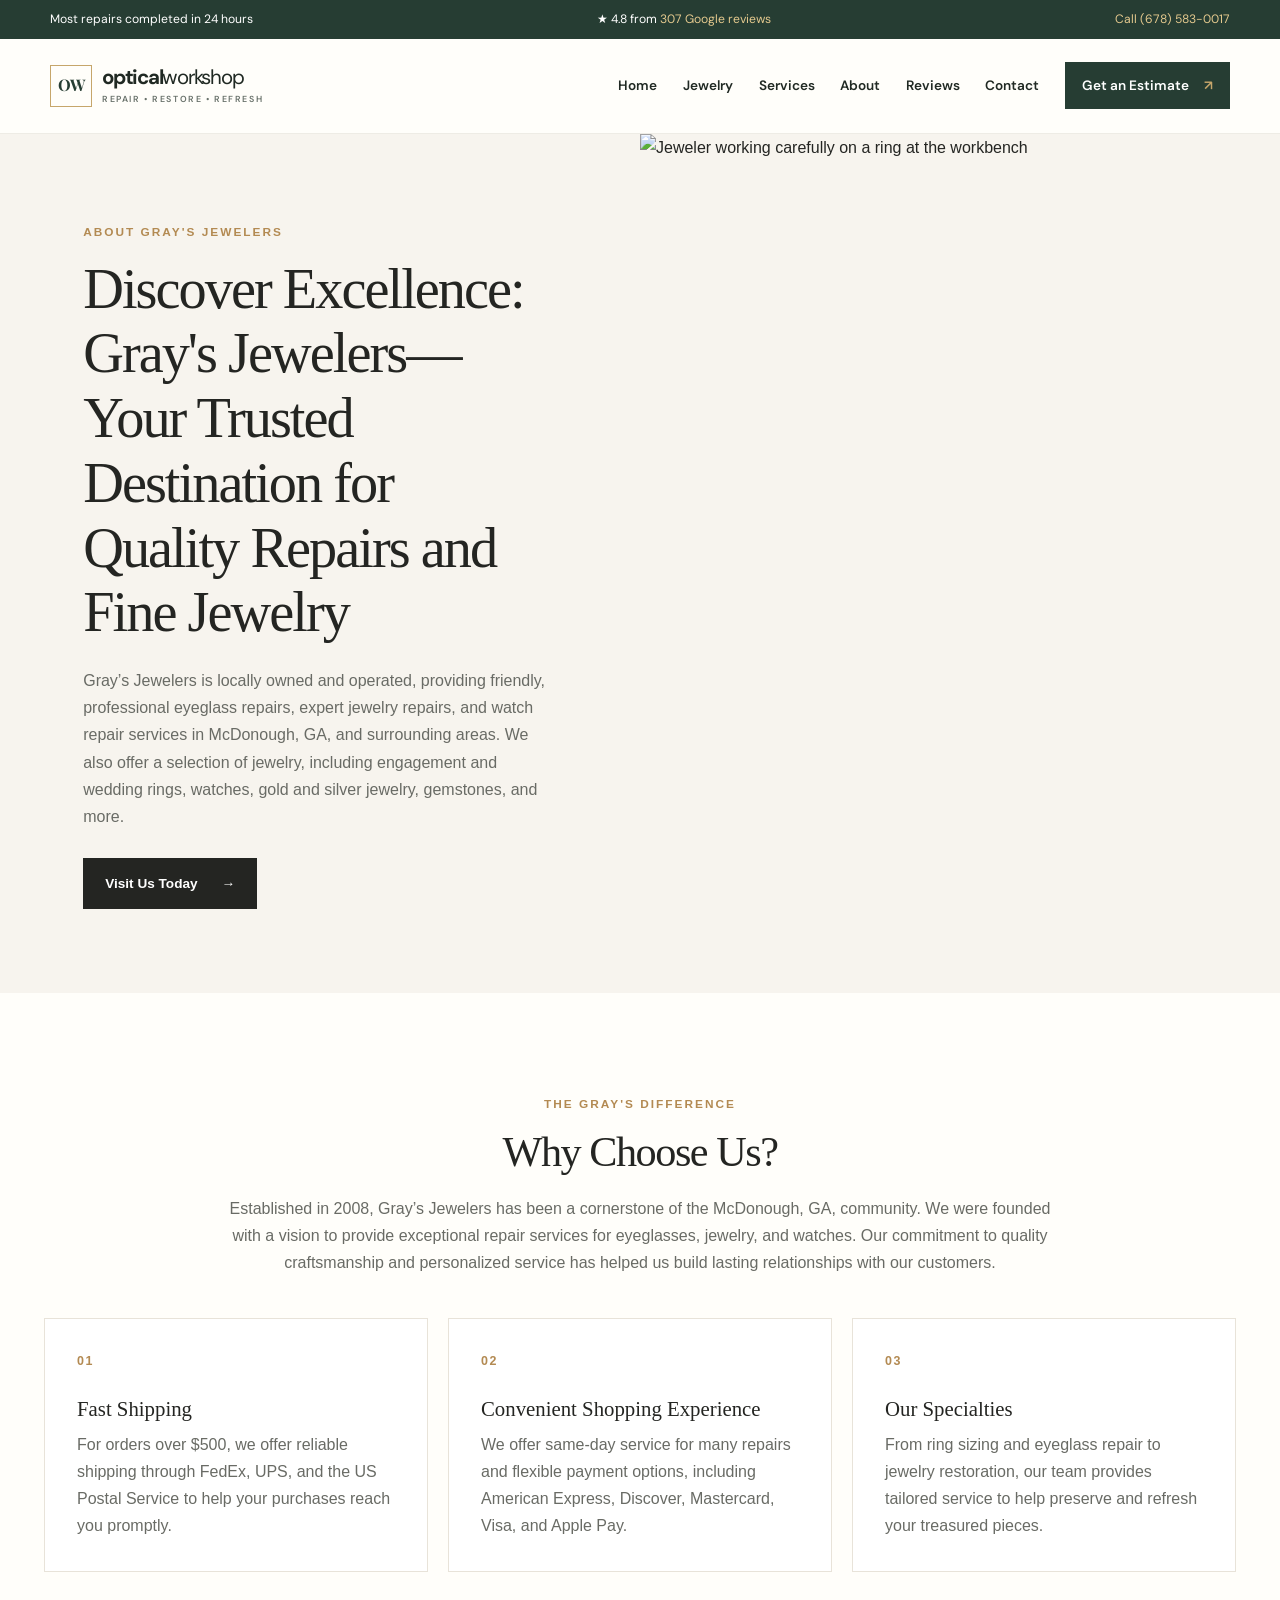
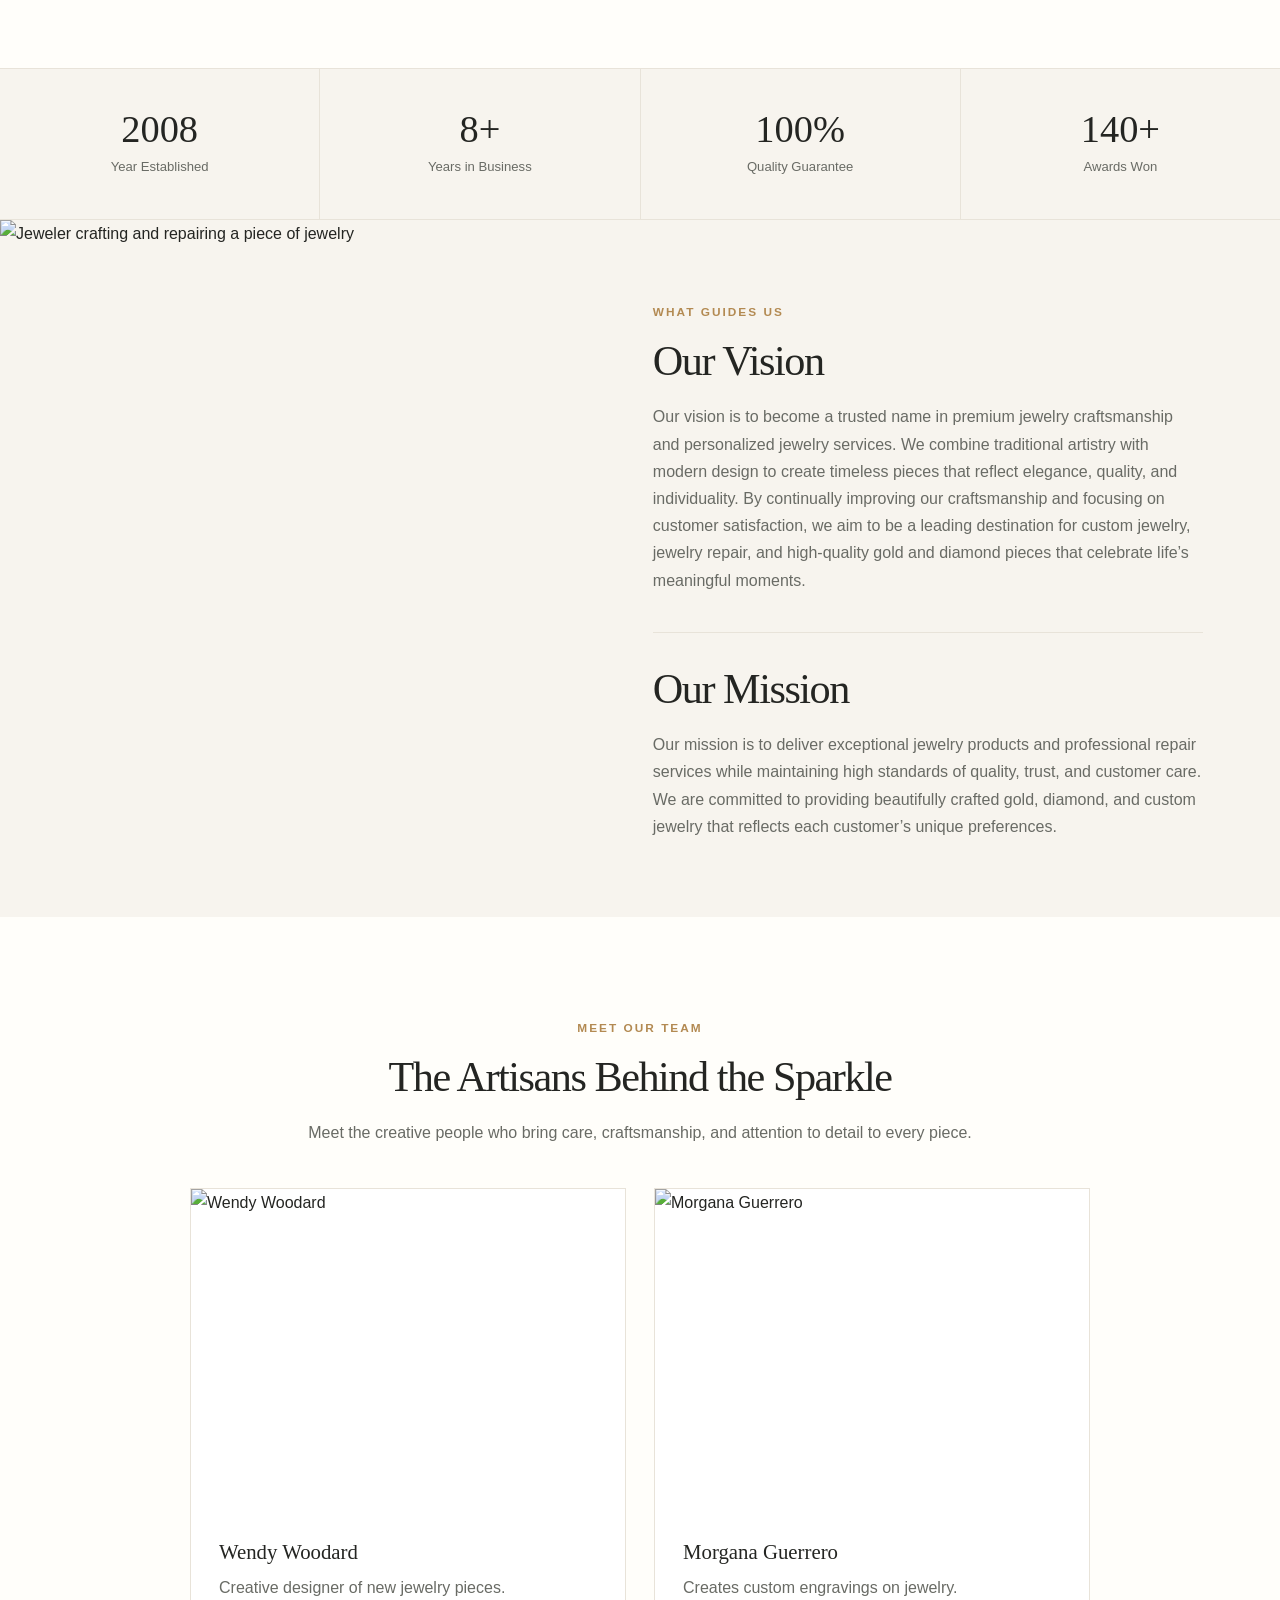
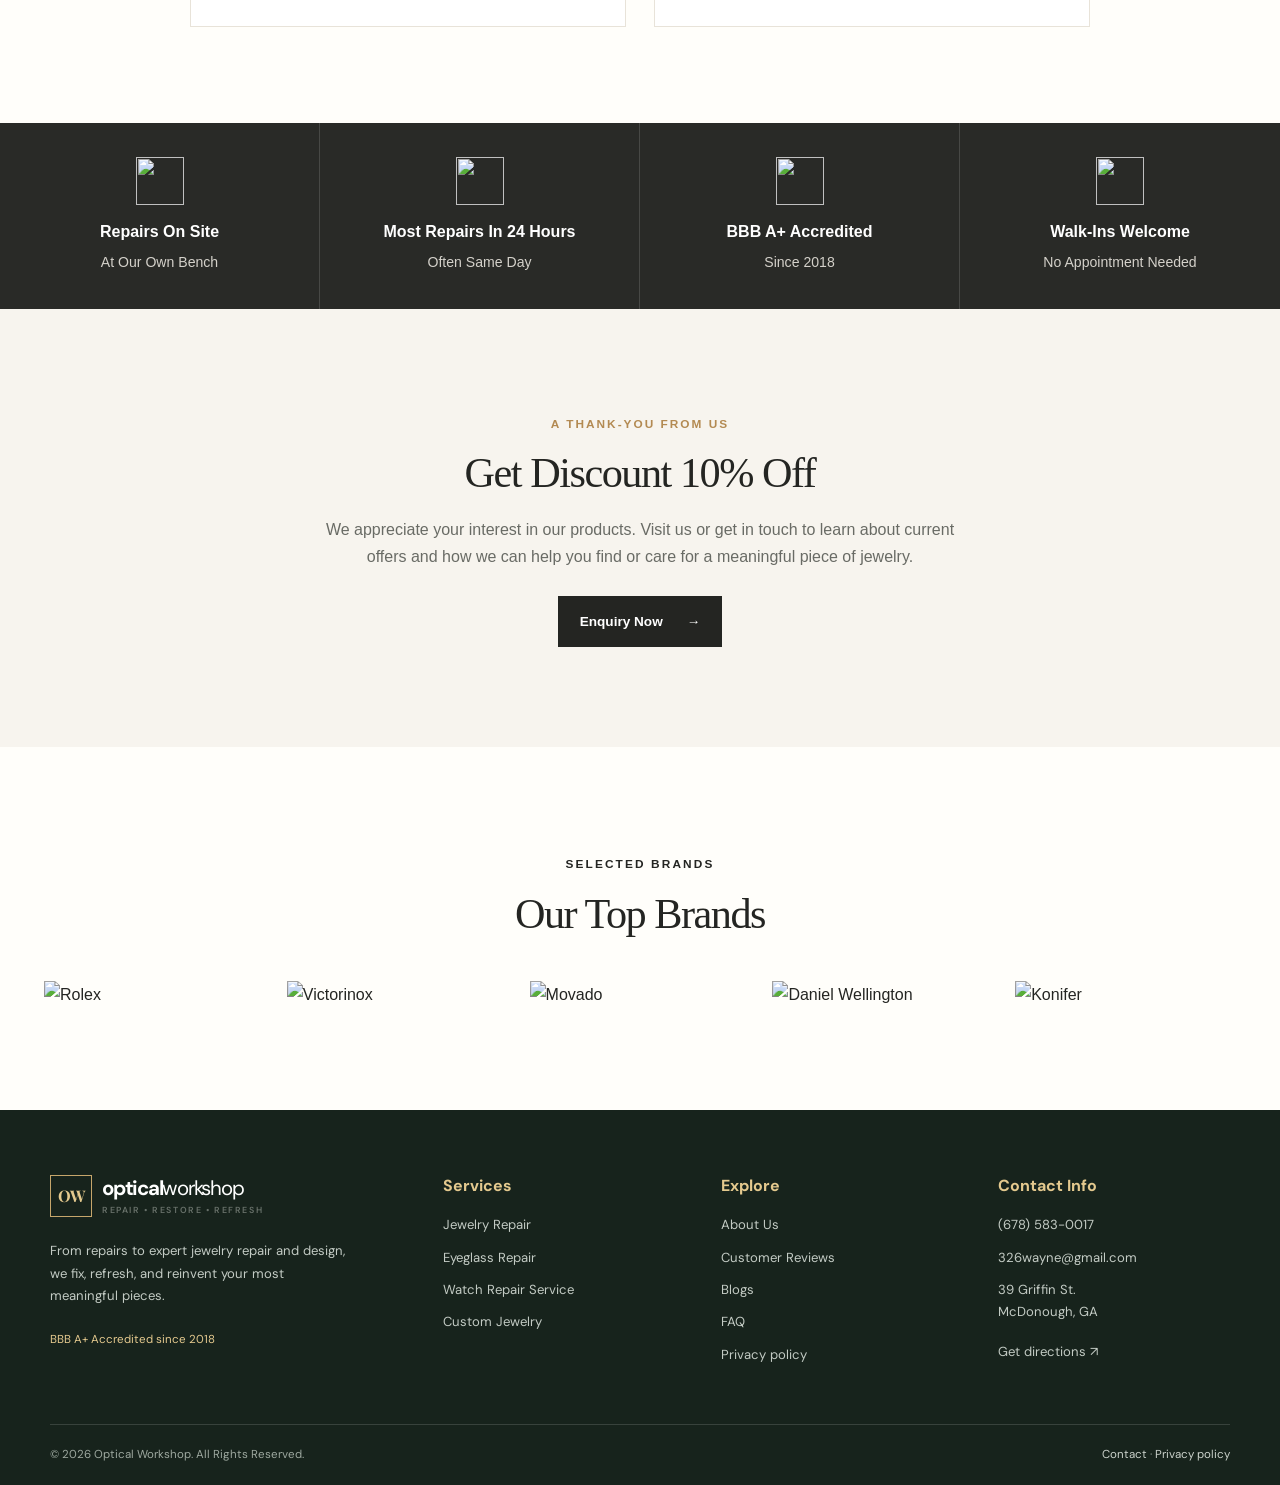
==== about.html @ 61b199ab "first commit" ====
<!doctype html>
<html lang="en">

<head>
  <meta charset="utf-8">
  <meta name="viewport" content="width=device-width, initial-scale=1">
  <meta name="description"
    content="Jewelry, watch and eyeglass repair in McDonough, GA. Family-owned repair shop with on-site service and most repairs finished within 24 hours.">
  <title>Optical Workshop | Jewelry, Watch & Eyeglass Repair</title>
  <link rel="stylesheet" href="style.css">
  <link rel="stylesheet" href="jewelry.css">
  <link rel="stylesheet" href="about.css">
  <link rel="preconnect" href="https://fonts.googleapis.com">
  <link rel="preconnect" href="https://fonts.gstatic.com" crossorigin>
  <link
    href="https://fonts.googleapis.com/css2?family=DM+Sans:wght@400;500;600;700&family=Playfair+Display:wght@500;600;700&display=swap"
    rel="stylesheet">
</head>

<body>
  <div class="topbar">
    <div class="container topbar-inner"><span>Most repairs completed in 24 hours</span><span>★ 4.8 from <a
          href="https://www.google.com/maps?cid=13297792757638044891" target="_blank" rel="noopener">307 Google
          reviews</a></span><a href="tel:+16785830017">Call (678) 583-0017</a></div>
  </div>
  <header class="site-header">
    <div class="container nav-wrap">
      <a class="brand" href="index.html" aria-label="Optical Workshop home"><span
          class="brand-mark">OW</span><span>optical<span class="brand-light">workshop</span><small>REPAIR • RESTORE •
            REFRESH</small></span></a>
      <input type="checkbox" id="nav-toggle" class="nav-toggle"><label for="nav-toggle" class="nav-toggle-label"
        aria-label="Toggle navigation"><span></span><span></span><span></span></label>
      <nav class="main-nav"><a href="index.html">Home</a>
        <a href="jewelry.html">Jewelry</a>
        <a href="jewelry-repair.html">Services</a>
        <a href="about.html">About</a>
        <a href="reviews.html">Reviews</a>
        <a href="contact.html">Contact</a>
        <a class="nav-cta" href="contact.html">Get an Estimate <span>↗</span></a>
      </nav>
    </div>
  </header>


  <!-- ABOUT PAGE CONTENT ONLY: Header and footer are intentionally excluded.
     Shared brand-strip styling can reuse the existing jewelry-page CSS classes. -->


  <main class="ow-about-page">
    <!-- About hero -->
    <section class="ow-about-hero">
      <div class="ow-about-hero__content">
        <span class="ow-about-eyebrow">About Gray's Jewelers</span>
        <h1>Discover Excellence: Gray's Jewelers—Your Trusted Destination for Quality Repairs and Fine Jewelry</h1>
        <p>Gray’s Jewelers is locally owned and operated, providing friendly, professional eyeglass repairs, expert
          jewelry repairs, and watch repair services in McDonough, GA, and surrounding areas. We also offer a selection
          of jewelry, including engagement and wedding rings, watches, gold and silver jewelry, gemstones, and more.</p>
        <a class="ow-about-button" href="/contact/">Visit Us Today <span aria-hidden="true">→</span></a>
      </div>
      <div class="ow-about-hero__image">
        <img src="https://graysjewelersatmcdonough.com/wp-content/uploads/2024/03/About-2-1.jpg"
          alt="Jeweler working carefully on a ring at the workbench" loading="lazy">
      </div>
    </section>

    <!-- Why choose us: shared benefit-card styling may be reused from the Jewelry page -->
    <section class="ow-about-why">
      <div class="ow-about-section-heading">
        <span class="ow-about-eyebrow">The Gray's Difference</span>
        <h2>Why Choose Us?</h2>
        <p>Established in 2008, Gray’s Jewelers has been a cornerstone of the McDonough, GA, community. We were founded
          with a vision to provide exceptional repair services for eyeglasses, jewelry, and watches. Our commitment to
          quality craftsmanship and personalized service has helped us build lasting relationships with our customers.
        </p>
      </div>
      <div class="ow-about-benefits">
        <article class="ow-about-benefit">
          <span class="ow-about-benefit__number">01</span>
          <h3>Fast Shipping</h3>
          <p>For orders over $500, we offer reliable shipping through FedEx, UPS, and the US Postal Service to help your
            purchases reach you promptly.</p>
        </article>
        <article class="ow-about-benefit">
          <span class="ow-about-benefit__number">02</span>
          <h3>Convenient Shopping Experience</h3>
          <p>We offer same-day service for many repairs and flexible payment options, including American Express,
            Discover, Mastercard, Visa, and Apple Pay.</p>
        </article>
        <article class="ow-about-benefit">
          <span class="ow-about-benefit__number">03</span>
          <h3>Our Specialties</h3>
          <p>From ring sizing and eyeglass repair to jewelry restoration, our team provides tailored service to help
            preserve and refresh your treasured pieces.</p>
        </article>
      </div>
    </section>

    <!-- At-a-glance statistics -->
    <section class="ow-about-stats" aria-label="Gray's Jewelers at a glance">
      <div class="ow-about-stat"><strong>2008</strong><span>Year Established</span></div>
      <div class="ow-about-stat"><strong>8+</strong><span>Years in Business</span></div>
      <div class="ow-about-stat"><strong>100%</strong><span>Quality Guarantee</span></div>
      <div class="ow-about-stat"><strong>140+</strong><span>Awards Won</span></div>
    </section>

    <!-- Vision and mission -->
    <section class="ow-about-purpose">
      <div class="ow-about-purpose__image">
        <img src="https://graysjewelersatmcdonough.com/wp-content/uploads/2024/03/About-2-1.jpg"
          alt="Jeweler crafting and repairing a piece of jewelry" loading="lazy">
      </div>
      <div class="ow-about-purpose__content">
        <article class="ow-about-purpose__item">
          <span class="ow-about-eyebrow">What Guides Us</span>
          <h2>Our Vision</h2>
          <p>Our vision is to become a trusted name in premium jewelry craftsmanship and personalized jewelry services.
            We combine traditional artistry with modern design to create timeless pieces that reflect elegance, quality,
            and individuality. By continually improving our craftsmanship and focusing on customer satisfaction, we aim
            to be a leading destination for custom jewelry, jewelry repair, and high-quality gold and diamond pieces
            that celebrate life’s meaningful moments.</p>
        </article>
        <article class="ow-about-purpose__item">
          <h2>Our Mission</h2>
          <p>Our mission is to deliver exceptional jewelry products and professional repair services while maintaining
            high standards of quality, trust, and customer care. We are committed to providing beautifully crafted gold,
            diamond, and custom jewelry that reflects each customer’s unique preferences.</p>
        </article>
      </div>
    </section>

    <!-- Team -->
    <section class="ow-about-team">
      <div class="ow-about-section-heading">
        <span class="ow-about-eyebrow">Meet Our Team</span>
        <h2>The Artisans Behind the Sparkle</h2>
        <p>Meet the creative people who bring care, craftsmanship, and attention to detail to every piece.</p>
      </div>
      <div class="ow-about-team__grid">
        <article class="ow-about-person">
          <img src="https://graysjewelersatmcdonough.com/wp-content/uploads/2026/04/Screenshot-2026-04-25-193237.png"
            alt="Wendy Woodard" loading="lazy">
          <div class="ow-about-person__body">
            <h3>Wendy Woodard</h3>
            <p>Creative designer of new jewelry pieces.</p>
          </div>
        </article>
        <article class="ow-about-person">
          <img src="https://graysjewelersatmcdonough.com/wp-content/uploads/2026/04/Screenshot-2026-04-25-193250.png"
            alt="Morgana Guerrero" loading="lazy">
          <div class="ow-about-person__body">
            <h3>Morgana Guerrero</h3>
            <p>Creates custom engravings on jewelry.</p>
          </div>
        </article>
      </div>
    </section>

    <!-- Service highlights -->
    <section class="ow-about-service-highlights">
      <article class="ow-about-service">
        <img src="https://graysjewelersatmcdonough.com/wp-content/uploads/2024/03/icon-2.png" alt="" loading="lazy">
        <h3>Repairs On Site</h3>
        <p>At Our Own Bench</p>
      </article>
      <article class="ow-about-service">
        <img src="https://graysjewelersatmcdonough.com/wp-content/uploads/2024/03/icon-4.png" alt="" loading="lazy">
        <h3>Most Repairs In 24 Hours</h3>
        <p>Often Same Day</p>
      </article>
      <article class="ow-about-service">
        <img src="https://graysjewelersatmcdonough.com/wp-content/uploads/2024/03/icon-3.png" alt="" loading="lazy">
        <h3>BBB A+ Accredited</h3>
        <p>Since 2018</p>
      </article>
      <article class="ow-about-service">
        <img src="https://graysjewelersatmcdonough.com/wp-content/uploads/2024/03/icon-1.png" alt="" loading="lazy">
        <h3>Walk-Ins Welcome</h3>
        <p>No Appointment Needed</p>
      </article>
    </section>

    <!-- Discount callout -->
    <section class="ow-about-offer">
      <div class="ow-about-offer__content">
        <span class="ow-about-eyebrow">A Thank-You From Us</span>
        <h2>Get Discount 10% Off</h2>
        <p>We appreciate your interest in our products. Visit us or get in touch to learn about current offers and how
          we can help you find or care for a meaningful piece of jewelry.
        </p>
        <a class="ow-about-button" href="/contact/">Enquiry Now <span aria-hidden="true">→</span></a>
      </div>
    </section>

    <!-- Repeated section: reuse the existing Jewelry page brand-strip CSS rather than duplicating it here. -->
    <section class="ow-brands-section" aria-labelledby="ow-about-brands-title">
      <div class="ow-section-intro">
        <span class="ow-eyebrow">Selected Brands</span>
        <h2 id="ow-about-brands-title">Our Top Brands</h2>
      </div>
      <div class="ow-brand-grid">
        <div class="ow-brand"><img
            src="https://graysjewelersatmcdonough.com/wp-content/uploads/2026/03/rolex-logo-1-removebg-preview-1-150x150.webp"
            alt="Rolex" loading="lazy"></div>
        <div class="ow-brand"><img
            src="https://graysjewelersatmcdonough.com/wp-content/uploads/2026/03/vi4285s605-victorinox-logo-swiss-1.jpg"
            alt="Victorinox" loading="lazy"></div>
        <div class="ow-brand"><img
            src="https://graysjewelersatmcdonough.com/wp-content/uploads/2026/03/movado-logo-removebg-preview.jpg"
            alt="Movado" loading="lazy"></div>
        <div class="ow-brand"><img
            src="https://graysjewelersatmcdonough.com/wp-content/uploads/2026/03/png-clipart-logo-brand-daniel-we.jpg"
            alt="Daniel Wellington" loading="lazy"></div>
        <div class="ow-brand"><img
            src="https://graysjewelersatmcdonough.com/wp-content/uploads/2026/03/Konifer-Logo-removebg-preview-1-150x150.webp"
            alt="Konifer" loading="lazy"></div>
      </div>
    </section>
  </main>


  <footer class="site-footer">
    <div class="container footer-grid">
      <div class="footer-brand"><a class="brand brand-footer" href="#home"><span
            class="brand-mark">OW</span><span>optical<span class="brand-light">workshop</span><small>REPAIR • RESTORE •
              REFRESH</small></span></a>
        <p>From repairs to expert jewelry repair and design, we fix, refresh, and reinvent your most meaningful pieces.
        </p>
        <p class="accreditation">BBB A+ Accredited since 2018</p>
      </div>
      <div>
        <h3>Services</h3><a href="/jewelry-repair/">Jewelry Repair</a><a href="/eyeglass-repair/">Eyeglass Repair</a><a
          href="/watch-repair-service/">Watch Repair Service</a><a href="/jewelry/">Custom Jewelry</a>
      </div>
      <div>
        <h3>Explore</h3><a href="#about">About Us</a><a href="#reviews">Customer Reviews</a><a
          href="/blog-jewelry-v1/">Blogs</a><a href="/faq/">FAQ</a><a href="/privacy-policy/">Privacy policy</a>
      </div>
      <div>
        <h3>Contact Info</h3><a href="tel:+16785830017">(678) 583-0017</a><a
          href="mailto:326wayne@gmail.com">326wayne@gmail.com</a>
        <p>39 Griffin St.<br>McDonough, GA</p><a href="https://www.google.com/maps?cid=13297792757638044891"
          target="_blank" rel="noopener">Get directions ↗</a>
      </div>
    </div>
    <div class="container footer-bottom"><span>© 2026 Optical Workshop. All Rights Reserved.</span><span><a
          href="#contact">Contact</a> · <a href="/privacy-policy/">Privacy policy</a></span></div>
  </footer>
</body>

</html>
---- style.css ----
/* Optical Workshop — compact responsive layout */
:root{--ink:#202923;--muted:#68716a;--cream:#f7f5ef;--paper:#fffefa;--green:#263d33;--gold:#c6a66b;--line:#e4e2da;--serif:"Playfair Display",Georgia,serif;--sans:"DM Sans",Arial,sans-serif}*{box-sizing:border-box}html{scroll-behavior:smooth;scroll-padding-top:90px}body{margin:0;color:var(--ink);font:16px/1.7 var(--sans);background:var(--paper)}img{display:block;width:100%;height:100%;object-fit:cover}a{color:inherit;text-decoration:none}p{margin:0 0 1.1rem}h1,h2,h3{margin:0 0 1rem;line-height:1.15}h1,h2{font-family:var(--serif);font-weight:600;letter-spacing:-.035em}h1{font-size:clamp(2.7rem,5.8vw,5.3rem);max-width:780px}h2{font-size:clamp(2.1rem,4vw,3.5rem)}h3{font-size:1.45rem;font-family:var(--serif)}em{color:var(--gold);font-style:normal}.container{width:min(1180px,calc(100% - 48px));margin:auto}.section-pad{padding:100px 0}.eyebrow{font-size:.72rem;font-weight:700;letter-spacing:.17em;color:#9a7a43;margin-bottom:1.1rem}.topbar{background:var(--green);color:#fff;font-size:.76rem}.topbar-inner{display:flex;justify-content:space-between;gap:20px;padding:9px 0}.topbar a{color:#e4c98e}.site-header{background:var(--paper);position:relative;z-index:5;border-bottom:1px solid #eeece5}.nav-wrap{min-height:94px;display:flex;align-items:center;justify-content:space-between;gap:32px}.brand{display:flex;align-items:center;gap:10px;font-size:1.28rem;font-weight:700;letter-spacing:-.06em;line-height:1.05}.brand-light{font-weight:400}.brand small{display:block;margin-top:7px;font-size:.55rem;letter-spacing:.18em;font-weight:600;color:var(--muted)}.brand-mark{width:42px;height:42px;display:grid;place-items:center;border:1px solid var(--gold);color:var(--green);font-family:var(--serif);font-size:1rem;letter-spacing:-.06em}.main-nav{display:flex;align-items:center;gap:clamp(14px,2vw,28px);font-size:.85rem;font-weight:600}.main-nav>a:not(.nav-cta):hover,.footer-grid a:hover{color:#a3834c}.nav-cta{padding:12px 17px;background:var(--green);color:white}.nav-cta span,.btn span{margin-left:12px;color:var(--gold)}.nav-toggle,.nav-toggle-label{display:none}.hero{position:relative;min-height:660px;display:flex;align-items:center;color:white;background:#26372f url('https://graysjewelersatmcdonough.com/wp-content/uploads/2026/10/Quiet-Downtown-Storefronts-on-a-Sunny-Day.webp') center/cover no-repeat}.hero-shade{position:absolute;inset:0;background:linear-gradient(90deg,rgba(18,32,25,.94) 0%,rgba(18,32,25,.78) 45%,rgba(18,32,25,.2) 100%)}.hero-content{position:relative;padding:88px 0 105px}.hero .eyebrow{color:#e4c98e}.hero h1 em{display:block;color:#e4c98e}.hero-copy{max-width:570px;color:#e6e9e5;font-size:1.05rem}.hero-actions{display:flex;align-items:center;gap:28px;margin:30px 0 45px}.btn{display:inline-flex;align-items:center;justify-content:center;padding:15px 22px;font-size:.85rem;font-weight:700;transition:.2s}.btn-gold{background:var(--gold);color:#17251d}.btn-gold:hover{background:#dfc38d;transform:translateY(-2px)}.btn-dark{background:var(--green);color:#fff}.text-link{display:inline-flex;gap:13px;align-items:center;font-size:.86rem;font-weight:700;border-bottom:1px solid var(--gold);padding-bottom:5px}.text-link span{color:#a3834c;font-size:1.1rem}.light-link{color:white;border-color:#bca26e}.hero-note{display:flex;align-items:center;gap:14px}.note-star{font-size:1.8rem;color:var(--gold)}.hero-note strong,.hero-note small{display:block}.hero-note strong{font-size:.8rem}.hero-note small{font-size:.7rem;color:#d2d8d2}.note-divider{height:38px;width:1px;background:#ffffff66;margin:0 8px}.hero-caption{position:absolute;right:24px;bottom:22px;font-size:.62rem;letter-spacing:.16em;color:#ffffffb8}.intro-grid,.custom-grid{display:grid;grid-template-columns:1fr 1fr;align-items:center;gap:clamp(40px,8vw,105px)}.intro-image{height:490px;position:relative;padding:0 28px 28px 0}.intro-image:before{content:"";position:absolute;inset:28px 0 0 28px;border:1px solid var(--gold)}.intro-image img{position:relative}.image-stamp{position:absolute;right:-18px;bottom:55px;background:var(--green);color:white;padding:18px 25px;text-align:center;box-shadow:0 8px 30px #0002}.image-stamp strong,.image-stamp span{display:block}.image-stamp strong{font:1.4rem var(--serif)}.image-stamp span{font-size:.7rem;letter-spacing:.08em}.intro-copy p:not(.eyebrow),.custom-copy>p:not(.eyebrow){color:var(--muted);font-size:.94rem}.intro-copy p a{color:#80663a;text-decoration:underline;text-underline-offset:3px}.intro-copy .text-link{margin-top:8px}.services{background:var(--cream)}.section-heading{display:flex;align-items:end;justify-content:space-between;gap:50px;margin-bottom:42px}.section-heading>p{max-width:440px;color:var(--muted);font-size:.94rem}.service-grid{display:grid;grid-template-columns:repeat(3,minmax(0,1fr));gap:22px}.service-card{background:var(--paper);border:1px solid var(--line);transition:transform .25s,box-shadow .25s}.service-card:hover{transform:translateY(-5px);box-shadow:0 18px 40px #1d30200f}.service-image{height:245px;position:relative;overflow:hidden}.service-image img{transition:transform .5s}.service-card:hover img{transform:scale(1.04)}.card-number{position:absolute;top:14px;left:14px;background:var(--paper);color:var(--green);padding:5px 10px;font-size:.7rem}.service-body{padding:26px 25px 30px}.card-kicker{font-size:.64rem!important;letter-spacing:.15em;color:#a3834c!important;font-weight:700;margin-bottom:9px!important}.service-body h3{margin-bottom:12px}.service-body>p:not(.card-kicker){font-size:.86rem;color:var(--muted);min-height:105px}.service-body .text-link{font-size:.76rem}.promise{padding:48px 0;background:#eae5d8}.promise-inner{display:grid;grid-template-columns:1fr 1fr auto;align-items:center;gap:35px}.promise h2{font-size:clamp(2rem,3.5vw,3rem);margin:0}.promise .eyebrow{margin-bottom:10px}.promise-inner>p{max-width:330px;color:#5f685f;font-size:.9rem;margin:0}.centered{display:block;text-align:center;max-width:760px;margin:0 auto 42px}.centered>p:last-child{max-width:720px;margin:0 auto;color:var(--muted);font-size:.94rem}.centered h2{margin-bottom:18px}.category-grid{display:grid;grid-template-columns:repeat(3,minmax(0,1fr));gap:22px}.category-card{position:relative;height:300px;overflow:hidden;background:var(--green)}.category-card:after{content:"";position:absolute;inset:30% 0 0;background:linear-gradient(transparent,rgba(15,25,20,.82))}.category-card img{transition:transform .5s}.category-card:hover img{transform:scale(1.06)}.category-card span{position:absolute;z-index:1;bottom:20px;left:22px;right:22px;color:#fff;font-family:var(--serif);font-size:1.3rem;display:flex;justify-content:space-between;align-items:center}.category-card b{font:1rem var(--sans);color:#e4c98e}.custom{background:var(--green);color:#fff}.custom-grid{gap:clamp(40px,7vw,90px)}.custom-image{height:550px}.custom-copy>p:not(.eyebrow){color:#d0d8d1}.custom-copy h2 em{color:#e4c98e}.custom-copy .btn{margin:14px 0 25px}.custom-links{border-top:1px solid #ffffff35}.custom-links a{display:grid;grid-template-columns:35px 1fr auto;align-items:center;gap:12px;padding:16px 0;border-bottom:1px solid #ffffff35}.custom-links span{color:#d7bd86;font-size:.75rem}.custom-links strong{font:1.1rem var(--serif)}.custom-links b{font-size:.7rem;color:#e4c98e}.reviews{background:var(--cream)}.review-grid{display:grid;grid-template-columns:repeat(3,minmax(0,1fr));gap:22px}.review-card{background:var(--paper);padding:30px;border:1px solid var(--line)}.stars{color:#b18a48;letter-spacing:.13em;margin-bottom:17px}.review-card p{font:1rem/1.75 var(--serif);color:#3d473f}.review-card span{font-size:.72rem;color:var(--muted);text-transform:uppercase;letter-spacing:.1em}.review-link{text-align:center;margin:32px 0 0}.contact-band{background:#202d25;color:white;padding:72px 0}.contact-inner{display:flex;justify-content:space-between;align-items:center;gap:40px}.contact-inner h2{margin-bottom:15px}.contact-inner>div:first-child>p:last-child{color:#cbd2cb;margin-bottom:0}.contact-actions{display:flex;flex-direction:column;align-items:flex-start;gap:20px}.site-footer{background:#17231c;color:#e7e9e4;padding:65px 0 20px}.footer-grid{display:grid;grid-template-columns:1.5fr 1fr 1fr 1fr;gap:45px;padding-bottom:48px}.brand-footer{color:#fff;display:inline-flex}.brand-footer .brand-mark{color:#e4c98e}.footer-brand>p{max-width:300px;color:#aeb8b0;font-size:.83rem;margin-top:23px}.footer-brand .accreditation{font-size:.72rem;color:#e4c98e}.footer-grid h3{font:1rem var(--sans);font-weight:700;color:#e4c98e;margin-bottom:18px}.footer-grid>div:not(:first-child)>a{display:block;color:#c3cbc4;font-size:.82rem;margin:0 0 10px}.footer-grid>div>p{font-size:.82rem;color:#c3cbc4}.footer-bottom{display:flex;justify-content:space-between;gap:20px;border-top:1px solid #ffffff24;padding-top:20px;color:#9da89f;font-size:.72rem}.footer-bottom a{color:#cbd2cb}
@media(max-width:950px){.main-nav{gap:13px;font-size:.78rem}.nav-wrap{gap:18px}.nav-cta{padding:10px}.section-pad{padding:75px 0}.service-image{height:205px}.service-body{padding:22px 18px}.promise-inner{grid-template-columns:1fr 1fr}.promise-inner .btn{grid-column:2;justify-self:start}.footer-grid{gap:25px}.hero{min-height:600px}}
@media(max-width:760px){.container{width:min(100% - 36px,600px)}.topbar-inner{justify-content:center;flex-wrap:wrap;gap:5px 16px;font-size:.68rem}.topbar-inner>span:first-child{display:none}.nav-wrap{min-height:78px;flex-wrap:wrap}.nav-toggle-label{display:flex;width:34px;height:30px;flex-direction:column;justify-content:center;gap:6px;cursor:pointer;margin-left:auto}.nav-toggle-label span{height:2px;width:25px;background:var(--green)}.main-nav{display:none;order:3;flex-basis:100%;align-items:stretch;flex-direction:column;gap:0;padding:0 0 18px}.main-nav a{padding:11px 0;border-top:1px solid var(--line)}.main-nav .nav-cta{padding:12px 15px;margin-top:8px;border:0}.nav-toggle:checked~.main-nav{display:flex}.hero{min-height:630px;background-position:58% center}.hero-shade{background:linear-gradient(90deg,rgba(18,32,25,.93),rgba(18,32,25,.64))}.hero-content{padding:75px 0 90px}.hero h1{font-size:clamp(2.55rem,11vw,4.2rem)}.hero-copy{font-size:.95rem}.hero-actions{align-items:flex-start;flex-direction:column;gap:20px;margin:25px 0 35px}.hero-note{gap:9px}.note-divider{margin:0 3px}.hero-note strong{font-size:.7rem}.hero-note small{font-size:.64rem}.hero-caption{font-size:.53rem}.section-pad{padding:62px 0}.intro-grid,.custom-grid{grid-template-columns:1fr;gap:38px}.intro-image{height:360px;margin-right:15px}.intro-copy h2,.custom-copy h2{font-size:2.45rem}.section-heading{display:block;margin-bottom:30px}.section-heading>p{margin-top:18px}.service-grid,.category-grid,.review-grid{grid-template-columns:1fr}.service-image{height:260px}.service-body>p:not(.card-kicker){min-height:0}.promise{padding:40px 0}.promise-inner{grid-template-columns:1fr;gap:18px}.promise-inner .btn{grid-column:auto}.category-card{height:320px}.custom-image{height:350px}.custom-links a{grid-template-columns:28px 1fr;gap:9px}.custom-links b{grid-column:2}.review-card{padding:25px}.contact-inner{align-items:flex-start;flex-direction:column}.contact-band{padding:60px 0}.contact-actions{gap:16px}.footer-grid{grid-template-columns:1fr 1fr;gap:35px 22px}.footer-brand{grid-column:1/-1}.footer-bottom{flex-direction:column;gap:7px}}
@media(max-width:400px){.container{width:calc(100% - 28px)}.brand{font-size:1.1rem}.brand-mark{width:37px;height:37px}.hero-note{flex-wrap:wrap}.hero-note .note-divider{display:none}.hero-note>span:last-child{flex-basis:100%;margin-left:35px}.footer-grid{grid-template-columns:1fr}.footer-brand{grid-column:auto}.category-card{height:280px}}
---- jewelry.css ----
/* Optical Workshop jewelry page content only */
.ow-jewelry-page {
  --ow-ink: #242522;
  --ow-muted: #696b65;
  --ow-accent: #b38a52;
  --ow-cream: #f7f4ee;
  --ow-line: #e8e3d9;
  color: var(--ow-ink);
  font-family: "Montserrat", Arial, sans-serif;
  line-height: 1.7;
  overflow: hidden;
}
.ow-jewelry-page *, .ow-jewelry-page *::before, .ow-jewelry-page *::after { box-sizing: border-box; }
.ow-jewelry-page img { display: block; width: 100%; }
.ow-jewelry-page h1, .ow-jewelry-page h2, .ow-jewelry-page h3, .ow-jewelry-page p { margin-top: 0; }
.ow-jewelry-page h1, .ow-jewelry-page h2, .ow-jewelry-page h3 { font-family: Georgia, "Times New Roman", serif; line-height: 1.15; font-weight: 500; }
.ow-jewelry-page h1 { font-size: clamp(2.5rem, 5vw, 4.7rem); margin-bottom: 22px; }
.ow-jewelry-page h2 { font-size: clamp(2rem, 3.6vw, 3.2rem); margin-bottom: 20px; }
.ow-jewelry-page h3 { font-size: 1.4rem; margin-bottom: 12px; }
.ow-jewelry-page p { color: var(--ow-muted); }
.ow-eyebrow { display: inline-block; color: var(--ow-accent); font-size: .74rem; font-weight: 700; letter-spacing: .18em; line-height: 1.5; margin-bottom: 16px; text-transform: uppercase; }
.ow-button { display: inline-flex; align-items: center; gap: 24px; background: var(--ow-ink); color: #fff; padding: 14px 22px; text-decoration: none; font-size: .85rem; font-weight: 600; transition: background .25s, transform .25s; }
.ow-button:hover { background: var(--ow-accent); color: #fff; transform: translateY(-2px); }
.ow-jewelry-hero { display: grid; grid-template-columns: 1fr 1fr; min-height: 520px; background: var(--ow-cream); }
.ow-jewelry-hero__content { align-self: center; max-width: 680px; padding: clamp(35px, 7vw, 100px); }
.ow-jewelry-hero__content p { max-width: 480px; margin-bottom: 28px; }
.ow-jewelry-hero__image { min-height: 420px; background: #e7dfd1 url("https://graysjewelersatmcdonough.com/wp-content/uploads/2026/02/shiny-gemstones-adorn-elegant-go.webp") center/cover no-repeat; }
.ow-why-section, .ow-categories-section, .ow-brands-section { max-width: 1240px; margin: auto; padding: clamp(55px, 8vw, 105px) 24px; }
.ow-section-intro { max-width: 850px; margin: 0 auto 42px; text-align: center; }
.ow-section-intro p { margin-bottom: 0; }
.ow-benefit-grid { display: grid; grid-template-columns: repeat(3, minmax(0, 1fr)); gap: 20px; }
.ow-benefit-card { padding: 30px; border: 1px solid var(--ow-line); background: #fff; }
.ow-benefit-icon { display: grid; place-items: center; width: 48px; height: 48px; margin-bottom: 22px; border-radius: 50%; background: var(--ow-cream); color: var(--ow-accent); font-size: 1.5rem; }
.ow-benefit-card p { margin-bottom: 0; font-size: .94rem; }
.ow-categories-section { max-width: none; background: var(--ow-cream); }
.ow-section-heading { max-width: 1240px; margin: 0 auto 35px; display: flex; align-items: end; justify-content: space-between; gap: 30px; }
.ow-section-heading h2 { margin-bottom: 0; }
.ow-section-heading > p { max-width: 400px; margin-bottom: 5px; }
.ow-category-grid { max-width: 1240px; margin: auto; display: grid; grid-template-columns: repeat(4, minmax(0, 1fr)); gap: 22px; }
.ow-category-card { display: block; background: #fff; color: var(--ow-ink); text-decoration: none; overflow: hidden; border: 1px solid rgba(36,37,34,.06); transition: transform .25s, box-shadow .25s; }
.ow-category-card:hover { transform: translateY(-5px); box-shadow: 0 14px 32px rgba(30,27,20,.1); color: var(--ow-ink); }
.ow-category-card img { aspect-ratio: 4 / 4.2; object-fit: cover; transition: transform .45s; }
.ow-category-card:hover img { transform: scale(1.04); }
.ow-category-card__body { position: relative; display: flex; flex-direction: column; gap: 8px; padding: 18px 20px 20px; }
.ow-category-card__name { font: 500 1.35rem/1.2 Georgia, "Times New Roman", serif; }
.ow-category-card__link { display: flex; align-items: center; justify-content: space-between; color: var(--ow-muted); font-size: .76rem; letter-spacing: .03em; }
.ow-category-card__link b { color: var(--ow-accent); font-size: 1.1rem; }
.ow-section-heading--center { display: block; text-align: center; margin-bottom: 35px; }
.ow-brand-grid { display: grid; grid-template-columns: repeat(5, minmax(0, 1fr)); align-items: center; gap: 22px; }
.ow-brand-card { display: grid; place-items: center; min-height: 120px; padding: 22px; border: 1px solid var(--ow-line); background: #fff; }
.ow-brand-card img { width: 100%; max-width: 145px; height: 65px; object-fit: contain; }
.ow-custom-section { display: grid; grid-template-columns: 1fr 1fr; background: var(--ow-ink); color: #fff; }
.ow-custom-section__image { min-height: 420px; background: #4a443b url("https://graysjewelersatmcdonough.com/wp-content/uploads/2026/02/gorgeous-wedding-rings-sparklie.webp") center/cover no-repeat; }
.ow-custom-section__content { align-self: center; max-width: 650px; padding: clamp(35px, 7vw, 90px); }
.ow-custom-section__content h2 { color: #fff; }
.ow-custom-section__content p { color: #d4d0c8; max-width: 470px; }
.ow-button--light { background: #fff; color: var(--ow-ink); }
.ow-button--light:hover { background: var(--ow-accent); color: #fff; }

@media (max-width: 900px) {
  .ow-jewelry-hero { min-height: 430px; }
  .ow-jewelry-hero__content { padding: 42px; }
  .ow-category-grid { grid-template-columns: repeat(2, minmax(0, 1fr)); }
  .ow-benefit-grid { grid-template-columns: 1fr; }
  .ow-benefit-card { padding: 25px; }
  .ow-brand-grid { grid-template-columns: repeat(3, minmax(0, 1fr)); }
}
@media (max-width: 600px) {
  .ow-jewelry-hero, .ow-custom-section { grid-template-columns: 1fr; }
  .ow-jewelry-hero__content, .ow-custom-section__content { padding: 38px 24px; }
  .ow-jewelry-hero__image { min-height: 290px; grid-row: 1; }
  .ow-custom-section__image { min-height: 280px; }
  .ow-why-section, .ow-categories-section, .ow-brands-section { padding: 55px 18px; }
  .ow-section-heading { display: block; }
  .ow-section-heading > p { margin-top: 16px; }
  .ow-category-grid { gap: 12px; }
  .ow-category-card__body { padding: 14px; }
  .ow-category-card__name { font-size: 1.12rem; }
  .ow-category-card__link { font-size: .68rem; }
  .ow-brand-grid { grid-template-columns: repeat(2, minmax(0, 1fr)); gap: 12px; }
  .ow-brand-card { min-height: 95px; padding: 14px; }
}
---- about.css ----
/* About page: unique section styles only.
   The brand strip at the bottom reuses the existing Jewelry page classes:
   .ow-brands-section, .ow-section-intro, .ow-eyebrow, .ow-brand-grid, .ow-brand */

.ow-about-page {
  --about-ink: #242522;
  --about-muted: #696b65;
  --about-accent: #b38a52;
  --about-cream: #f7f4ee;
  --about-line: #e8e3d9;
  color: var(--about-ink);
  font-family: "Montserrat", Arial, sans-serif;
  line-height: 1.7;
  overflow: hidden;
}
.ow-about-page *,
.ow-about-page *::before,
.ow-about-page *::after { box-sizing: border-box; }
.ow-about-page img { display: block; max-width: 100%; height: auto; }
.ow-about-page h1,
.ow-about-page h2,
.ow-about-page h3,
.ow-about-page p { margin-top: 0; }
.ow-about-page h1,
.ow-about-page h2,
.ow-about-page h3 {
  font-family: Georgia, "Times New Roman", serif;
  font-weight: 500;
  line-height: 1.15;
}
.ow-about-page h1 { font-size: clamp(2.3rem, 4.4vw, 4.2rem); margin-bottom: 22px; }
.ow-about-page h2 { font-size: clamp(1.9rem, 3.3vw, 3rem); margin-bottom: 18px; }
.ow-about-page h3 { font-size: 1.3rem; margin-bottom: 10px; }
.ow-about-page p { color: var(--about-muted); }
.ow-about-eyebrow {
  display: inline-block;
  color: var(--about-accent);
  font-size: .74rem;
  font-weight: 700;
  letter-spacing: .17em;
  line-height: 1.5;
  margin-bottom: 15px;
  text-transform: uppercase;
}
.ow-about-button {
  display: inline-flex;
  align-items: center;
  gap: 24px;
  background: var(--about-ink);
  color: #fff;
  padding: 14px 22px;
  text-decoration: none;
  font-size: .85rem;
  font-weight: 600;
  transition: background .25s, transform .25s;
}
.ow-about-button:hover { background: var(--about-accent); color: #fff; transform: translateY(-2px); }

.ow-about-hero {
  display: grid;
  grid-template-columns: 1fr 1fr;
  min-height: 520px;
  background: var(--about-cream);
}
.ow-about-hero__content { align-self: center; max-width: 760px; padding: clamp(32px, 6.5vw, 92px); }
.ow-about-hero__content p { margin-bottom: 28px; max-width: 620px; }
.ow-about-hero__image { min-height: 420px; }
.ow-about-hero__image img { width: 100%; height: 100%; min-height: 520px; object-fit: cover; }

.ow-about-why,
.ow-about-team { max-width: 1240px; margin: auto; padding: clamp(55px, 7.5vw, 100px) 24px; }
.ow-about-section-heading { max-width: 850px; margin: 0 auto 42px; text-align: center; }
.ow-about-section-heading p { margin-bottom: 0; }
.ow-about-benefits { display: grid; grid-template-columns: repeat(3, minmax(0, 1fr)); gap: 20px; margin-top: 38px; }
.ow-about-benefit { position: relative; padding: 32px; border: 1px solid var(--about-line); background: #fff; }
.ow-about-benefit__number { display: block; color: var(--about-accent); font-size: .78rem; font-weight: 700; letter-spacing: .12em; margin-bottom: 24px; }
.ow-about-benefit p { margin-bottom: 0; }

.ow-about-stats { display: grid; grid-template-columns: repeat(4, minmax(0, 1fr)); gap: 1px; background: var(--about-line); border-block: 1px solid var(--about-line); }
.ow-about-stat { display: flex; flex-direction: column; align-items: center; justify-content: center; gap: 7px; min-height: 150px; padding: 25px 15px; background: var(--about-cream); text-align: center; }
.ow-about-stat strong { font-family: Georgia, "Times New Roman", serif; font-size: clamp(2rem, 3vw, 3rem); font-weight: 500; line-height: 1; }
.ow-about-stat span { color: var(--about-muted); font-size: .82rem; }

.ow-about-purpose { display: grid; grid-template-columns: .9fr 1.1fr; align-items: stretch; background: var(--about-cream); }
.ow-about-purpose__image { min-height: 600px; }
.ow-about-purpose__image img { width: 100%; height: 100%; min-height: 600px; object-fit: cover; }
.ow-about-purpose__content { align-self: center; padding: clamp(35px, 6vw, 85px); }
.ow-about-purpose__item + .ow-about-purpose__item { margin-top: 38px; padding-top: 32px; border-top: 1px solid var(--about-line); }
.ow-about-purpose__item p { margin-bottom: 0; }

.ow-about-team__grid { display: grid; grid-template-columns: repeat(2, minmax(0, 1fr)); gap: 28px; max-width: 900px; margin: 0 auto; }
.ow-about-person { background: #fff; border: 1px solid var(--about-line); }
.ow-about-person > img { width: 100%; aspect-ratio: 4 / 3; object-fit: cover; object-position: center; }
.ow-about-person__body { padding: 25px 28px; }
.ow-about-person__body p { margin-bottom: 0; }

.ow-about-service-highlights { display: grid; grid-template-columns: repeat(4, minmax(0, 1fr)); background: #292a27; }
.ow-about-service { display: flex; flex-direction: column; align-items: center; justify-content: center; padding: 34px 20px; text-align: center; border-right: 1px solid rgba(255,255,255,.14); }
.ow-about-service:last-child { border-right: 0; }
.ow-about-service img { width: 48px; height: 48px; object-fit: contain; margin-bottom: 18px; }
.ow-about-service h3 { color: #fff; font-family: "Montserrat", Arial, sans-serif; font-size: 1rem; font-weight: 600; }
.ow-about-service p { color: #d4d1ca; font-size: .88rem; margin-bottom: 0; }

.ow-about-offer { padding: clamp(55px, 8vw, 100px) 24px; background: var(--about-cream); text-align: center; }
.ow-about-offer__content { max-width: 760px; margin: auto; }
.ow-about-offer__content p { margin: 0 auto 26px; max-width: 660px; }

@media (max-width: 900px) {
  .ow-about-hero { grid-template-columns: 1fr; }
  .ow-about-hero__image { order: -1; min-height: 320px; }
  .ow-about-hero__image img { min-height: 320px; max-height: 440px; }
  .ow-about-benefits { grid-template-columns: 1fr 1fr; }
  .ow-about-purpose { grid-template-columns: 1fr; }
  .ow-about-purpose__image, .ow-about-purpose__image img { min-height: 340px; max-height: 450px; }
  .ow-about-service-highlights { grid-template-columns: 1fr 1fr; }
  .ow-about-service:nth-child(2) { border-right: 0; }
  .ow-about-service:nth-child(-n+2) { border-bottom: 1px solid rgba(255,255,255,.14); }
}
@media (max-width: 600px) {
  .ow-about-hero__content { padding: 36px 22px 45px; }
  .ow-about-benefits,
  .ow-about-team__grid { grid-template-columns: 1fr; }
  .ow-about-stats { grid-template-columns: 1fr 1fr; }
  .ow-about-stat { min-height: 125px; }
  .ow-about-service { padding: 28px 12px; }
  .ow-about-service h3 { font-size: .92rem; }
}
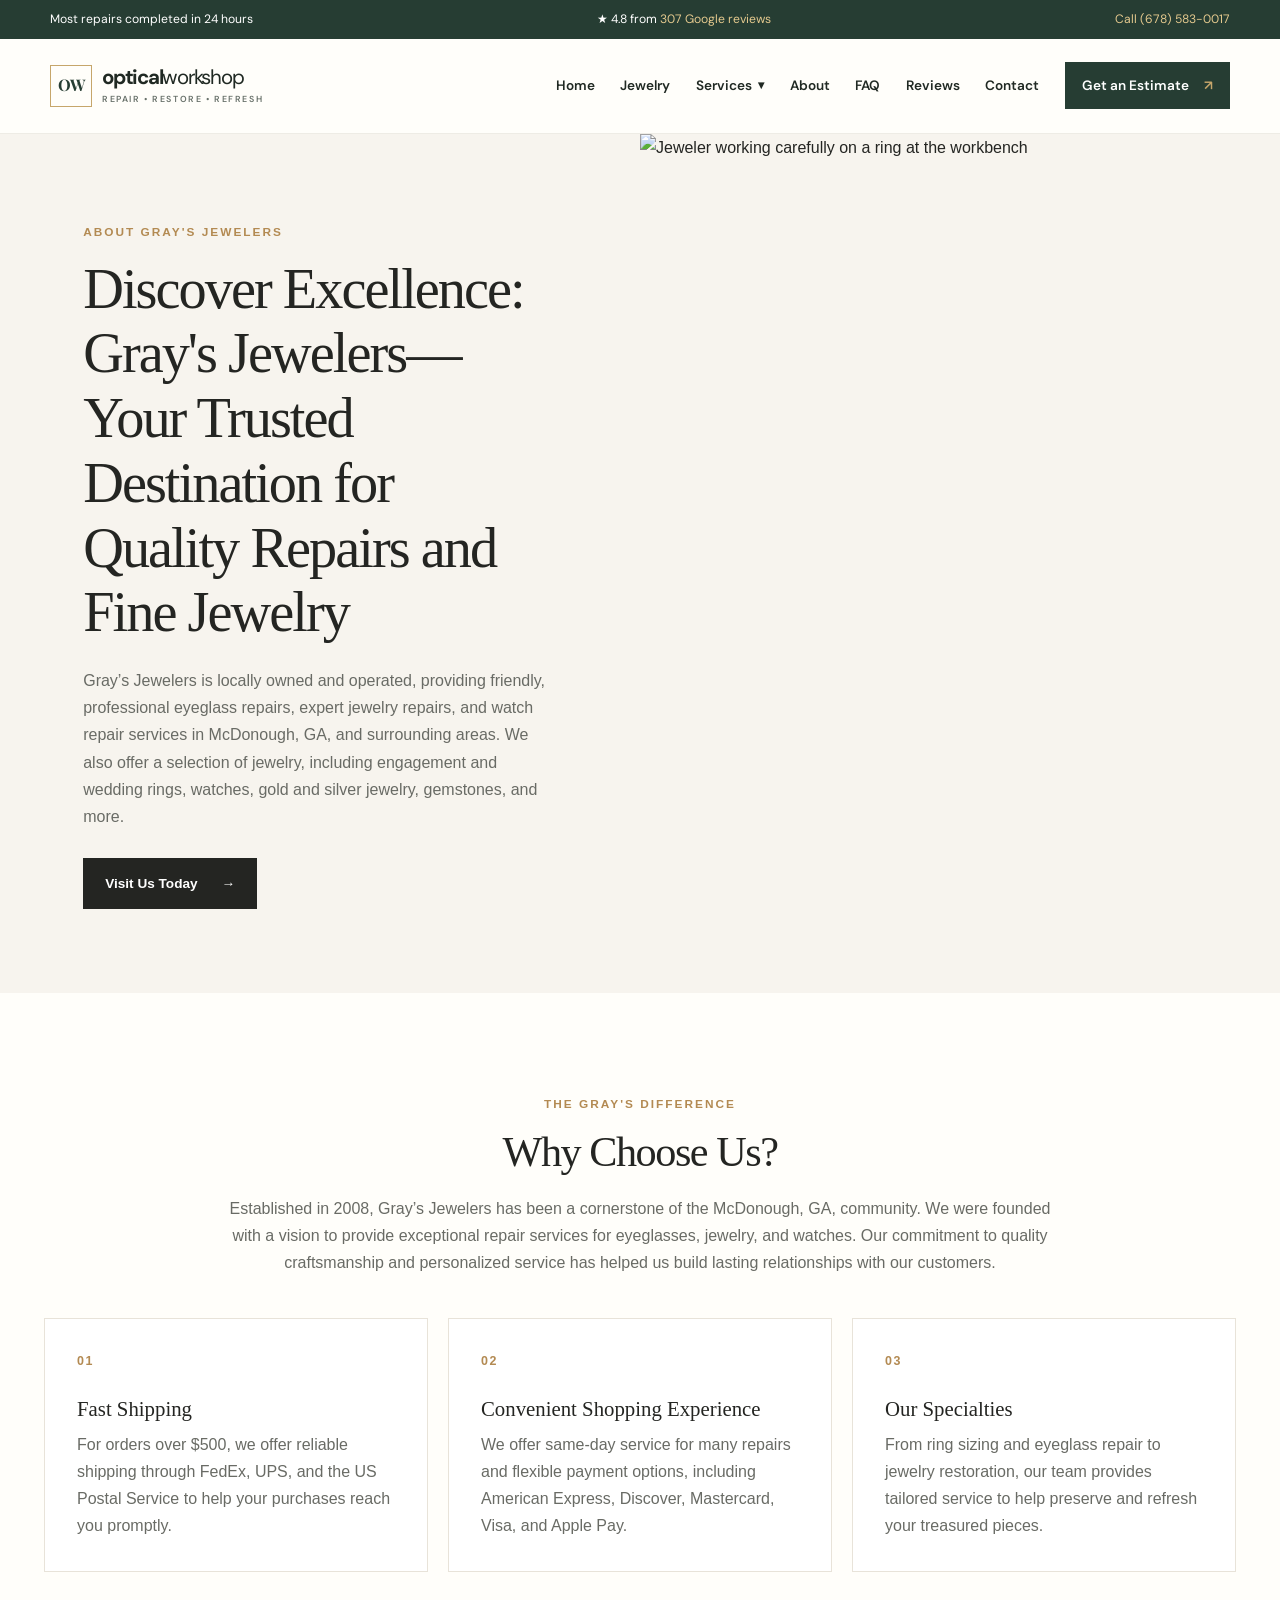
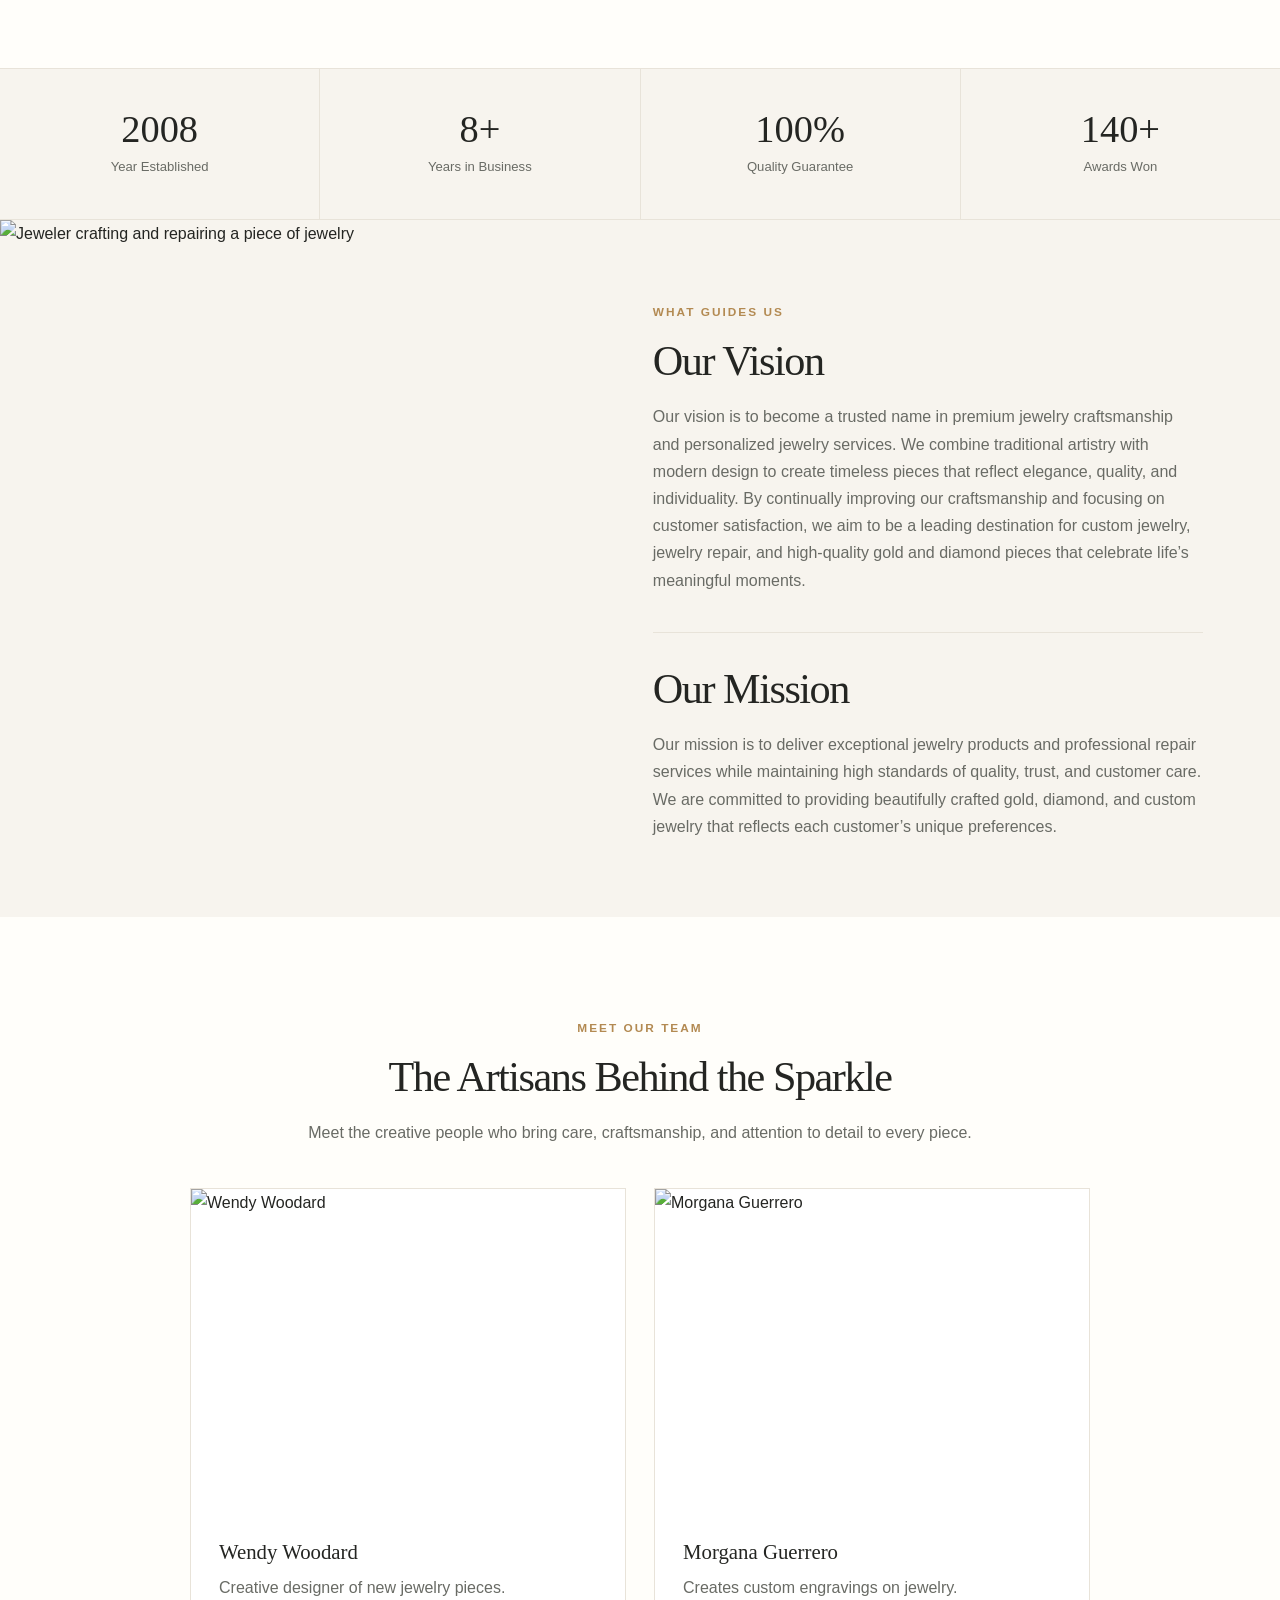
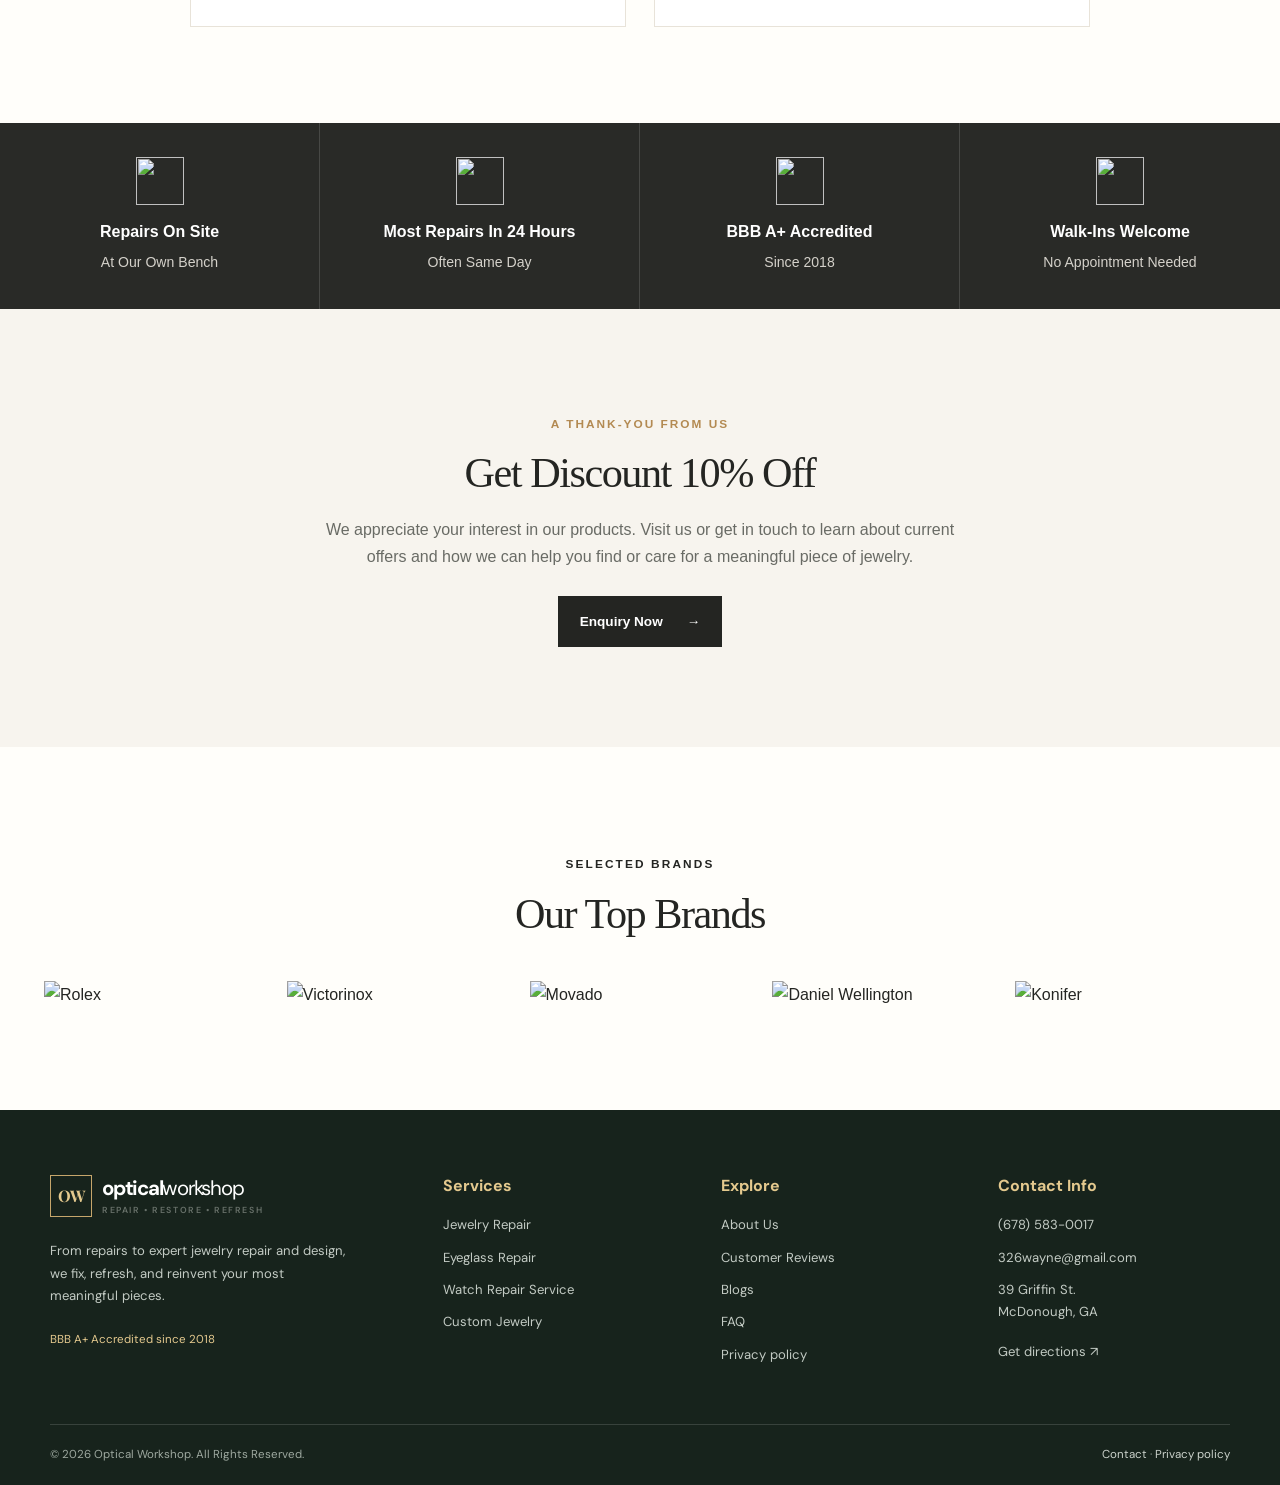
==== commit a0a1b30d: "Update website pages and styles" ====
--- a/about.html
+++ b/about.html
@@ -30,10 +30,20 @@
             REFRESH</small></span></a>
       <input type="checkbox" id="nav-toggle" class="nav-toggle"><label for="nav-toggle" class="nav-toggle-label"
         aria-label="Toggle navigation"><span></span><span></span><span></span></label>
-      <nav class="main-nav"><a href="index.html">Home</a>
+     <nav class="main-nav"><a href="index.html">Home</a>
         <a href="jewelry.html">Jewelry</a>
-        <a href="jewelry-repair.html">Services</a>
+        <div class="nav-dropdown">
+          <a href="#" class="dropdown-toggle">
+            Services <span class="dropdown-arrow">▾</span>
+          </a>
+          <ul class="submenu">
+            <li><a href="jewelry-repair.html">Jewelry Repair</a></li>
+            <li><a href="watch-repair.html">Watch Repair</a></li>
+            <li><a href="eyeglass-repair.html">Eyeglass Repair</a></li>
+          </ul>
+        </div>
         <a href="about.html">About</a>
+        <a href="faq.html">FAQ</a>
         <a href="reviews.html">Reviews</a>
         <a href="contact.html">Contact</a>
         <a class="nav-cta" href="contact.html">Get an Estimate <span>↗</span></a>
--- a/style.css
+++ b/style.css
@@ -1,5 +1,1110 @@
 /* Optical Workshop — compact responsive layout */
-:root{--ink:#202923;--muted:#68716a;--cream:#f7f5ef;--paper:#fffefa;--green:#263d33;--gold:#c6a66b;--line:#e4e2da;--serif:"Playfair Display",Georgia,serif;--sans:"DM Sans",Arial,sans-serif}*{box-sizing:border-box}html{scroll-behavior:smooth;scroll-padding-top:90px}body{margin:0;color:var(--ink);font:16px/1.7 var(--sans);background:var(--paper)}img{display:block;width:100%;height:100%;object-fit:cover}a{color:inherit;text-decoration:none}p{margin:0 0 1.1rem}h1,h2,h3{margin:0 0 1rem;line-height:1.15}h1,h2{font-family:var(--serif);font-weight:600;letter-spacing:-.035em}h1{font-size:clamp(2.7rem,5.8vw,5.3rem);max-width:780px}h2{font-size:clamp(2.1rem,4vw,3.5rem)}h3{font-size:1.45rem;font-family:var(--serif)}em{color:var(--gold);font-style:normal}.container{width:min(1180px,calc(100% - 48px));margin:auto}.section-pad{padding:100px 0}.eyebrow{font-size:.72rem;font-weight:700;letter-spacing:.17em;color:#9a7a43;margin-bottom:1.1rem}.topbar{background:var(--green);color:#fff;font-size:.76rem}.topbar-inner{display:flex;justify-content:space-between;gap:20px;padding:9px 0}.topbar a{color:#e4c98e}.site-header{background:var(--paper);position:relative;z-index:5;border-bottom:1px solid #eeece5}.nav-wrap{min-height:94px;display:flex;align-items:center;justify-content:space-between;gap:32px}.brand{display:flex;align-items:center;gap:10px;font-size:1.28rem;font-weight:700;letter-spacing:-.06em;line-height:1.05}.brand-light{font-weight:400}.brand small{display:block;margin-top:7px;font-size:.55rem;letter-spacing:.18em;font-weight:600;color:var(--muted)}.brand-mark{width:42px;height:42px;display:grid;place-items:center;border:1px solid var(--gold);color:var(--green);font-family:var(--serif);font-size:1rem;letter-spacing:-.06em}.main-nav{display:flex;align-items:center;gap:clamp(14px,2vw,28px);font-size:.85rem;font-weight:600}.main-nav>a:not(.nav-cta):hover,.footer-grid a:hover{color:#a3834c}.nav-cta{padding:12px 17px;background:var(--green);color:white}.nav-cta span,.btn span{margin-left:12px;color:var(--gold)}.nav-toggle,.nav-toggle-label{display:none}.hero{position:relative;min-height:660px;display:flex;align-items:center;color:white;background:#26372f url('https://graysjewelersatmcdonough.com/wp-content/uploads/2026/10/Quiet-Downtown-Storefronts-on-a-Sunny-Day.webp') center/cover no-repeat}.hero-shade{position:absolute;inset:0;background:linear-gradient(90deg,rgba(18,32,25,.94) 0%,rgba(18,32,25,.78) 45%,rgba(18,32,25,.2) 100%)}.hero-content{position:relative;padding:88px 0 105px}.hero .eyebrow{color:#e4c98e}.hero h1 em{display:block;color:#e4c98e}.hero-copy{max-width:570px;color:#e6e9e5;font-size:1.05rem}.hero-actions{display:flex;align-items:center;gap:28px;margin:30px 0 45px}.btn{display:inline-flex;align-items:center;justify-content:center;padding:15px 22px;font-size:.85rem;font-weight:700;transition:.2s}.btn-gold{background:var(--gold);color:#17251d}.btn-gold:hover{background:#dfc38d;transform:translateY(-2px)}.btn-dark{background:var(--green);color:#fff}.text-link{display:inline-flex;gap:13px;align-items:center;font-size:.86rem;font-weight:700;border-bottom:1px solid var(--gold);padding-bottom:5px}.text-link span{color:#a3834c;font-size:1.1rem}.light-link{color:white;border-color:#bca26e}.hero-note{display:flex;align-items:center;gap:14px}.note-star{font-size:1.8rem;color:var(--gold)}.hero-note strong,.hero-note small{display:block}.hero-note strong{font-size:.8rem}.hero-note small{font-size:.7rem;color:#d2d8d2}.note-divider{height:38px;width:1px;background:#ffffff66;margin:0 8px}.hero-caption{position:absolute;right:24px;bottom:22px;font-size:.62rem;letter-spacing:.16em;color:#ffffffb8}.intro-grid,.custom-grid{display:grid;grid-template-columns:1fr 1fr;align-items:center;gap:clamp(40px,8vw,105px)}.intro-image{height:490px;position:relative;padding:0 28px 28px 0}.intro-image:before{content:"";position:absolute;inset:28px 0 0 28px;border:1px solid var(--gold)}.intro-image img{position:relative}.image-stamp{position:absolute;right:-18px;bottom:55px;background:var(--green);color:white;padding:18px 25px;text-align:center;box-shadow:0 8px 30px #0002}.image-stamp strong,.image-stamp span{display:block}.image-stamp strong{font:1.4rem var(--serif)}.image-stamp span{font-size:.7rem;letter-spacing:.08em}.intro-copy p:not(.eyebrow),.custom-copy>p:not(.eyebrow){color:var(--muted);font-size:.94rem}.intro-copy p a{color:#80663a;text-decoration:underline;text-underline-offset:3px}.intro-copy .text-link{margin-top:8px}.services{background:var(--cream)}.section-heading{display:flex;align-items:end;justify-content:space-between;gap:50px;margin-bottom:42px}.section-heading>p{max-width:440px;color:var(--muted);font-size:.94rem}.service-grid{display:grid;grid-template-columns:repeat(3,minmax(0,1fr));gap:22px}.service-card{background:var(--paper);border:1px solid var(--line);transition:transform .25s,box-shadow .25s}.service-card:hover{transform:translateY(-5px);box-shadow:0 18px 40px #1d30200f}.service-image{height:245px;position:relative;overflow:hidden}.service-image img{transition:transform .5s}.service-card:hover img{transform:scale(1.04)}.card-number{position:absolute;top:14px;left:14px;background:var(--paper);color:var(--green);padding:5px 10px;font-size:.7rem}.service-body{padding:26px 25px 30px}.card-kicker{font-size:.64rem!important;letter-spacing:.15em;color:#a3834c!important;font-weight:700;margin-bottom:9px!important}.service-body h3{margin-bottom:12px}.service-body>p:not(.card-kicker){font-size:.86rem;color:var(--muted);min-height:105px}.service-body .text-link{font-size:.76rem}.promise{padding:48px 0;background:#eae5d8}.promise-inner{display:grid;grid-template-columns:1fr 1fr auto;align-items:center;gap:35px}.promise h2{font-size:clamp(2rem,3.5vw,3rem);margin:0}.promise .eyebrow{margin-bottom:10px}.promise-inner>p{max-width:330px;color:#5f685f;font-size:.9rem;margin:0}.centered{display:block;text-align:center;max-width:760px;margin:0 auto 42px}.centered>p:last-child{max-width:720px;margin:0 auto;color:var(--muted);font-size:.94rem}.centered h2{margin-bottom:18px}.category-grid{display:grid;grid-template-columns:repeat(3,minmax(0,1fr));gap:22px}.category-card{position:relative;height:300px;overflow:hidden;background:var(--green)}.category-card:after{content:"";position:absolute;inset:30% 0 0;background:linear-gradient(transparent,rgba(15,25,20,.82))}.category-card img{transition:transform .5s}.category-card:hover img{transform:scale(1.06)}.category-card span{position:absolute;z-index:1;bottom:20px;left:22px;right:22px;color:#fff;font-family:var(--serif);font-size:1.3rem;display:flex;justify-content:space-between;align-items:center}.category-card b{font:1rem var(--sans);color:#e4c98e}.custom{background:var(--green);color:#fff}.custom-grid{gap:clamp(40px,7vw,90px)}.custom-image{height:550px}.custom-copy>p:not(.eyebrow){color:#d0d8d1}.custom-copy h2 em{color:#e4c98e}.custom-copy .btn{margin:14px 0 25px}.custom-links{border-top:1px solid #ffffff35}.custom-links a{display:grid;grid-template-columns:35px 1fr auto;align-items:center;gap:12px;padding:16px 0;border-bottom:1px solid #ffffff35}.custom-links span{color:#d7bd86;font-size:.75rem}.custom-links strong{font:1.1rem var(--serif)}.custom-links b{font-size:.7rem;color:#e4c98e}.reviews{background:var(--cream)}.review-grid{display:grid;grid-template-columns:repeat(3,minmax(0,1fr));gap:22px}.review-card{background:var(--paper);padding:30px;border:1px solid var(--line)}.stars{color:#b18a48;letter-spacing:.13em;margin-bottom:17px}.review-card p{font:1rem/1.75 var(--serif);color:#3d473f}.review-card span{font-size:.72rem;color:var(--muted);text-transform:uppercase;letter-spacing:.1em}.review-link{text-align:center;margin:32px 0 0}.contact-band{background:#202d25;color:white;padding:72px 0}.contact-inner{display:flex;justify-content:space-between;align-items:center;gap:40px}.contact-inner h2{margin-bottom:15px}.contact-inner>div:first-child>p:last-child{color:#cbd2cb;margin-bottom:0}.contact-actions{display:flex;flex-direction:column;align-items:flex-start;gap:20px}.site-footer{background:#17231c;color:#e7e9e4;padding:65px 0 20px}.footer-grid{display:grid;grid-template-columns:1.5fr 1fr 1fr 1fr;gap:45px;padding-bottom:48px}.brand-footer{color:#fff;display:inline-flex}.brand-footer .brand-mark{color:#e4c98e}.footer-brand>p{max-width:300px;color:#aeb8b0;font-size:.83rem;margin-top:23px}.footer-brand .accreditation{font-size:.72rem;color:#e4c98e}.footer-grid h3{font:1rem var(--sans);font-weight:700;color:#e4c98e;margin-bottom:18px}.footer-grid>div:not(:first-child)>a{display:block;color:#c3cbc4;font-size:.82rem;margin:0 0 10px}.footer-grid>div>p{font-size:.82rem;color:#c3cbc4}.footer-bottom{display:flex;justify-content:space-between;gap:20px;border-top:1px solid #ffffff24;padding-top:20px;color:#9da89f;font-size:.72rem}.footer-bottom a{color:#cbd2cb}
-@media(max-width:950px){.main-nav{gap:13px;font-size:.78rem}.nav-wrap{gap:18px}.nav-cta{padding:10px}.section-pad{padding:75px 0}.service-image{height:205px}.service-body{padding:22px 18px}.promise-inner{grid-template-columns:1fr 1fr}.promise-inner .btn{grid-column:2;justify-self:start}.footer-grid{gap:25px}.hero{min-height:600px}}
-@media(max-width:760px){.container{width:min(100% - 36px,600px)}.topbar-inner{justify-content:center;flex-wrap:wrap;gap:5px 16px;font-size:.68rem}.topbar-inner>span:first-child{display:none}.nav-wrap{min-height:78px;flex-wrap:wrap}.nav-toggle-label{display:flex;width:34px;height:30px;flex-direction:column;justify-content:center;gap:6px;cursor:pointer;margin-left:auto}.nav-toggle-label span{height:2px;width:25px;background:var(--green)}.main-nav{display:none;order:3;flex-basis:100%;align-items:stretch;flex-direction:column;gap:0;padding:0 0 18px}.main-nav a{padding:11px 0;border-top:1px solid var(--line)}.main-nav .nav-cta{padding:12px 15px;margin-top:8px;border:0}.nav-toggle:checked~.main-nav{display:flex}.hero{min-height:630px;background-position:58% center}.hero-shade{background:linear-gradient(90deg,rgba(18,32,25,.93),rgba(18,32,25,.64))}.hero-content{padding:75px 0 90px}.hero h1{font-size:clamp(2.55rem,11vw,4.2rem)}.hero-copy{font-size:.95rem}.hero-actions{align-items:flex-start;flex-direction:column;gap:20px;margin:25px 0 35px}.hero-note{gap:9px}.note-divider{margin:0 3px}.hero-note strong{font-size:.7rem}.hero-note small{font-size:.64rem}.hero-caption{font-size:.53rem}.section-pad{padding:62px 0}.intro-grid,.custom-grid{grid-template-columns:1fr;gap:38px}.intro-image{height:360px;margin-right:15px}.intro-copy h2,.custom-copy h2{font-size:2.45rem}.section-heading{display:block;margin-bottom:30px}.section-heading>p{margin-top:18px}.service-grid,.category-grid,.review-grid{grid-template-columns:1fr}.service-image{height:260px}.service-body>p:not(.card-kicker){min-height:0}.promise{padding:40px 0}.promise-inner{grid-template-columns:1fr;gap:18px}.promise-inner .btn{grid-column:auto}.category-card{height:320px}.custom-image{height:350px}.custom-links a{grid-template-columns:28px 1fr;gap:9px}.custom-links b{grid-column:2}.review-card{padding:25px}.contact-inner{align-items:flex-start;flex-direction:column}.contact-band{padding:60px 0}.contact-actions{gap:16px}.footer-grid{grid-template-columns:1fr 1fr;gap:35px 22px}.footer-brand{grid-column:1/-1}.footer-bottom{flex-direction:column;gap:7px}}
-@media(max-width:400px){.container{width:calc(100% - 28px)}.brand{font-size:1.1rem}.brand-mark{width:37px;height:37px}.hero-note{flex-wrap:wrap}.hero-note .note-divider{display:none}.hero-note>span:last-child{flex-basis:100%;margin-left:35px}.footer-grid{grid-template-columns:1fr}.footer-brand{grid-column:auto}.category-card{height:280px}}
+:root {
+    --ink: #202923;
+    --muted: #68716a;
+    --cream: #f7f5ef;
+    --paper: #fffefa;
+    --green: #263d33;
+    --gold: #c6a66b;
+    --line: #e4e2da;
+    --serif: "Playfair Display", Georgia, serif;
+    --sans: "DM Sans", Arial, sans-serif
+}
+
+* {
+    box-sizing: border-box
+}
+
+html {
+    scroll-behavior: smooth;
+    scroll-padding-top: 90px
+}
+
+body {
+    margin: 0;
+    color: var(--ink);
+    font: 16px/1.7 var(--sans);
+    background: var(--paper)
+}
+
+img {
+    display: block;
+    width: 100%;
+    height: 100%;
+    object-fit: cover
+}
+
+a {
+    color: inherit;
+    text-decoration: none
+}
+
+p {
+    margin: 0 0 1.1rem
+}
+
+h1,
+h2,
+h3 {
+    margin: 0 0 1rem;
+    line-height: 1.15
+}
+
+h1,
+h2 {
+    font-family: var(--serif);
+    font-weight: 600;
+    letter-spacing: -.035em
+}
+
+h1 {
+    font-size: clamp(2.7rem, 5.8vw, 5.3rem);
+    max-width: 780px
+}
+
+h2 {
+    font-size: clamp(2.1rem, 4vw, 3.5rem)
+}
+
+h3 {
+    font-size: 1.45rem;
+    font-family: var(--serif)
+}
+
+em {
+    color: var(--gold);
+    font-style: normal
+}
+
+.container {
+    width: min(1180px, calc(100% - 48px));
+    margin: auto
+}
+
+.section-pad {
+    padding: 100px 0
+}
+
+.eyebrow {
+    font-size: .72rem;
+    font-weight: 700;
+    letter-spacing: .17em;
+    color: #9a7a43;
+    margin-bottom: 1.1rem
+}
+
+.topbar {
+    background: var(--green);
+    color: #fff;
+    font-size: .76rem
+}
+
+.topbar-inner {
+    display: flex;
+    justify-content: space-between;
+    gap: 20px;
+    padding: 9px 0
+}
+
+.topbar a {
+    color: #e4c98e
+}
+
+.site-header {
+    background: var(--paper);
+    position: relative;
+    z-index: 5;
+    border-bottom: 1px solid #eeece5
+}
+
+.nav-wrap {
+    min-height: 94px;
+    display: flex;
+    align-items: center;
+    justify-content: space-between;
+    gap: 32px
+}
+
+.brand {
+    display: flex;
+    align-items: center;
+    gap: 10px;
+    font-size: 1.28rem;
+    font-weight: 700;
+    letter-spacing: -.06em;
+    line-height: 1.05
+}
+
+.brand-light {
+    font-weight: 400
+}
+
+.brand small {
+    display: block;
+    margin-top: 7px;
+    font-size: .55rem;
+    letter-spacing: .18em;
+    font-weight: 600;
+    color: var(--muted)
+}
+
+.brand-mark {
+    width: 42px;
+    height: 42px;
+    display: grid;
+    place-items: center;
+    border: 1px solid var(--gold);
+    color: var(--green);
+    font-family: var(--serif);
+    font-size: 1rem;
+    letter-spacing: -.06em
+}
+
+.main-nav {
+    display: flex;
+    align-items: center;
+    gap: clamp(14px, 2vw, 28px);
+    font-size: .85rem;
+    font-weight: 600
+}
+
+.main-nav>a:not(.nav-cta):hover,
+.footer-grid a:hover {
+    color: #a3834c
+}
+
+.nav-cta {
+    padding: 12px 17px;
+    background: var(--green);
+    color: white
+}
+
+.nav-cta span,
+.btn span {
+    margin-left: 12px;
+    color: var(--gold)
+}
+
+.nav-toggle,
+.nav-toggle-label {
+    display: none
+}
+/* Navigation dropdown */
+.main-nav .nav-dropdown {
+    position: relative;
+    display: inline-flex;
+    align-items: center;
+}
+
+.main-nav .dropdown-toggle {
+    display: inline-flex;
+    align-items: center;
+    gap: 6px;
+}
+
+/* Hide submenu by default */
+.main-nav .submenu {
+    display: none;
+    position: absolute;
+    top: 100%;
+    left: 0;
+    min-width: 210px;
+    margin: 0;
+    padding: 8px 0;
+    list-style: none;
+    background: #fff;
+    border: 1px solid #e8e8e8;
+    box-shadow: 0 8px 24px rgba(0, 0, 0, 0.12);
+    z-index: 9999;
+}
+
+/* Show submenu on hover and keyboard focus */
+.main-nav .nav-dropdown:hover .submenu,
+.main-nav .nav-dropdown:focus-within .submenu {
+    display: block;
+}
+
+/* Submenu links */
+.main-nav .submenu li {
+    display: block;
+    margin: 0;
+    padding: 0;
+}
+
+.main-nav .submenu li a {
+    display: block;
+    padding: 11px 18px;
+    color: #333;
+    text-decoration: none;
+    white-space: nowrap;
+}
+
+.main-nav .submenu li a:hover,
+.main-nav .submenu li a:focus {
+    background: #f5f5f5;
+    color: #b58a50;
+}
+
+/* Arrow */
+.main-nav .dropdown-arrow {
+    font-size: 12px;
+}
+
+.hero {
+    position: relative;
+    min-height: 660px;
+    display: flex;
+    align-items: center;
+    color: white;
+    background: #26372f url('https://graysjewelersatmcdonough.com/wp-content/uploads/2026/10/Quiet-Downtown-Storefronts-on-a-Sunny-Day.webp') center/cover no-repeat
+}
+
+.hero-shade {
+    position: absolute;
+    inset: 0;
+    background: linear-gradient(90deg, rgba(18, 32, 25, .94) 0%, rgba(18, 32, 25, .78) 45%, rgba(18, 32, 25, .2) 100%)
+}
+
+.hero-content {
+    position: relative;
+    padding: 88px 0 105px
+}
+
+.hero .eyebrow {
+    color: #e4c98e
+}
+
+.hero h1 em {
+    display: block;
+    color: #e4c98e
+}
+
+.hero-copy {
+    max-width: 570px;
+    color: #e6e9e5;
+    font-size: 1.05rem
+}
+
+.hero-actions {
+    display: flex;
+    align-items: center;
+    gap: 28px;
+    margin: 30px 0 45px
+}
+
+.btn {
+    display: inline-flex;
+    align-items: center;
+    justify-content: center;
+    padding: 15px 22px;
+    font-size: .85rem;
+    font-weight: 700;
+    transition: .2s
+}
+
+.btn-gold {
+    background: var(--gold);
+    color: #17251d
+}
+
+.btn-gold:hover {
+    background: #dfc38d;
+    transform: translateY(-2px)
+}
+
+.btn-dark {
+    background: var(--green);
+    color: #fff
+}
+
+.text-link {
+    display: inline-flex;
+    gap: 13px;
+    align-items: center;
+    font-size: .86rem;
+    font-weight: 700;
+    border-bottom: 1px solid var(--gold);
+    padding-bottom: 5px
+}
+
+.text-link span {
+    color: #a3834c;
+    font-size: 1.1rem
+}
+
+.light-link {
+    color: white;
+    border-color: #bca26e
+}
+
+.hero-note {
+    display: flex;
+    align-items: center;
+    gap: 14px
+}
+
+.note-star {
+    font-size: 1.8rem;
+    color: var(--gold)
+}
+
+.hero-note strong,
+.hero-note small {
+    display: block
+}
+
+.hero-note strong {
+    font-size: .8rem
+}
+
+.hero-note small {
+    font-size: .7rem;
+    color: #d2d8d2
+}
+
+.note-divider {
+    height: 38px;
+    width: 1px;
+    background: #ffffff66;
+    margin: 0 8px
+}
+
+.hero-caption {
+    position: absolute;
+    right: 24px;
+    bottom: 22px;
+    font-size: .62rem;
+    letter-spacing: .16em;
+    color: #ffffffb8
+}
+
+.intro-grid,
+.custom-grid {
+    display: grid;
+    grid-template-columns: 1fr 1fr;
+    align-items: center;
+    gap: clamp(40px, 8vw, 105px)
+}
+
+.intro-image {
+    height: 490px;
+    position: relative;
+    padding: 0 28px 28px 0
+}
+
+.intro-image:before {
+    content: "";
+    position: absolute;
+    inset: 28px 0 0 28px;
+    border: 1px solid var(--gold)
+}
+
+.intro-image img {
+    position: relative
+}
+
+.image-stamp {
+    position: absolute;
+    right: -18px;
+    bottom: 55px;
+    background: var(--green);
+    color: white;
+    padding: 18px 25px;
+    text-align: center;
+    box-shadow: 0 8px 30px #0002
+}
+
+.image-stamp strong,
+.image-stamp span {
+    display: block
+}
+
+.image-stamp strong {
+    font: 1.4rem var(--serif)
+}
+
+.image-stamp span {
+    font-size: .7rem;
+    letter-spacing: .08em
+}
+
+.intro-copy p:not(.eyebrow),
+.custom-copy>p:not(.eyebrow) {
+    color: var(--muted);
+    font-size: .94rem
+}
+
+.intro-copy p a {
+    color: #80663a;
+    text-decoration: underline;
+    text-underline-offset: 3px
+}
+
+.intro-copy .text-link {
+    margin-top: 8px
+}
+
+.services {
+    background: var(--cream)
+}
+
+.section-heading {
+    display: flex;
+    align-items: end;
+    justify-content: space-between;
+    gap: 50px;
+    margin-bottom: 42px
+}
+
+.section-heading>p {
+    max-width: 440px;
+    color: var(--muted);
+    font-size: .94rem
+}
+
+.service-grid {
+    display: grid;
+    grid-template-columns: repeat(3, minmax(0, 1fr));
+    gap: 22px
+}
+
+.service-card {
+    background: var(--paper);
+    border: 1px solid var(--line);
+    transition: transform .25s, box-shadow .25s
+}
+
+.service-card:hover {
+    transform: translateY(-5px);
+    box-shadow: 0 18px 40px #1d30200f
+}
+
+.service-image {
+    height: 245px;
+    position: relative;
+    overflow: hidden
+}
+
+.service-image img {
+    transition: transform .5s
+}
+
+.service-card:hover img {
+    transform: scale(1.04)
+}
+
+.card-number {
+    position: absolute;
+    top: 14px;
+    left: 14px;
+    background: var(--paper);
+    color: var(--green);
+    padding: 5px 10px;
+    font-size: .7rem
+}
+
+.service-body {
+    padding: 26px 25px 30px
+}
+
+.card-kicker {
+    font-size: .64rem !important;
+    letter-spacing: .15em;
+    color: #a3834c !important;
+    font-weight: 700;
+    margin-bottom: 9px !important
+}
+
+.service-body h3 {
+    margin-bottom: 12px
+}
+
+.service-body>p:not(.card-kicker) {
+    font-size: .86rem;
+    color: var(--muted);
+    min-height: 105px
+}
+
+.service-body .text-link {
+    font-size: .76rem
+}
+
+.promise {
+    padding: 48px 0;
+    background: #eae5d8
+}
+
+.promise-inner {
+    display: grid;
+    grid-template-columns: 1fr 1fr auto;
+    align-items: center;
+    gap: 35px
+}
+
+.promise h2 {
+    font-size: clamp(2rem, 3.5vw, 3rem);
+    margin: 0
+}
+
+.promise .eyebrow {
+    margin-bottom: 10px
+}
+
+.promise-inner>p {
+    max-width: 330px;
+    color: #5f685f;
+    font-size: .9rem;
+    margin: 0
+}
+
+.centered {
+    display: block;
+    text-align: center;
+    max-width: 760px;
+    margin: 0 auto 42px
+}
+
+.centered>p:last-child {
+    max-width: 720px;
+    margin: 0 auto;
+    color: var(--muted);
+    font-size: .94rem
+}
+
+.centered h2 {
+    margin-bottom: 18px
+}
+
+.category-grid {
+    display: grid;
+    grid-template-columns: repeat(3, minmax(0, 1fr));
+    gap: 22px
+}
+
+.category-card {
+    position: relative;
+    height: 300px;
+    overflow: hidden;
+    background: var(--green)
+}
+
+.category-card:after {
+    content: "";
+    position: absolute;
+    inset: 30% 0 0;
+    background: linear-gradient(transparent, rgba(15, 25, 20, .82))
+}
+
+.category-card img {
+    transition: transform .5s
+}
+
+.category-card:hover img {
+    transform: scale(1.06)
+}
+
+.category-card span {
+    position: absolute;
+    z-index: 1;
+    bottom: 20px;
+    left: 22px;
+    right: 22px;
+    color: #fff;
+    font-family: var(--serif);
+    font-size: 1.3rem;
+    display: flex;
+    justify-content: space-between;
+    align-items: center
+}
+
+.category-card b {
+    font: 1rem var(--sans);
+    color: #e4c98e
+}
+
+.custom {
+    background: var(--green);
+    color: #fff
+}
+
+.custom-grid {
+    gap: clamp(40px, 7vw, 90px)
+}
+
+.custom-image {
+    height: 550px
+}
+
+.custom-copy>p:not(.eyebrow) {
+    color: #d0d8d1
+}
+
+.custom-copy h2 em {
+    color: #e4c98e
+}
+
+.custom-copy .btn {
+    margin: 14px 0 25px
+}
+
+.custom-links {
+    border-top: 1px solid #ffffff35
+}
+
+.custom-links a {
+    display: grid;
+    grid-template-columns: 35px 1fr auto;
+    align-items: center;
+    gap: 12px;
+    padding: 16px 0;
+    border-bottom: 1px solid #ffffff35
+}
+
+.custom-links span {
+    color: #d7bd86;
+    font-size: .75rem
+}
+
+.custom-links strong {
+    font: 1.1rem var(--serif)
+}
+
+.custom-links b {
+    font-size: .7rem;
+    color: #e4c98e
+}
+
+.reviews {
+    background: var(--cream)
+}
+
+.review-grid {
+    display: grid;
+    grid-template-columns: repeat(3, minmax(0, 1fr));
+    gap: 22px
+}
+
+.review-card {
+    background: var(--paper);
+    padding: 30px;
+    border: 1px solid var(--line)
+}
+
+.stars {
+    color: #b18a48;
+    letter-spacing: .13em;
+    margin-bottom: 17px
+}
+
+.review-card p {
+    font: 1rem/1.75 var(--serif);
+    color: #3d473f
+}
+
+.review-card span {
+    font-size: .72rem;
+    color: var(--muted);
+    text-transform: uppercase;
+    letter-spacing: .1em
+}
+
+.review-link {
+    text-align: center;
+    margin: 32px 0 0
+}
+
+.contact-band {
+    background: #202d25;
+    color: white;
+    padding: 72px 0
+}
+
+.contact-inner {
+    display: flex;
+    justify-content: space-between;
+    align-items: center;
+    gap: 40px
+}
+
+.contact-inner h2 {
+    margin-bottom: 15px
+}
+
+.contact-inner>div:first-child>p:last-child {
+    color: #cbd2cb;
+    margin-bottom: 0
+}
+
+.contact-actions {
+    display: flex;
+    flex-direction: column;
+    align-items: flex-start;
+    gap: 20px
+}
+
+.site-footer {
+    background: #17231c;
+    color: #e7e9e4;
+    padding: 65px 0 20px
+}
+
+.footer-grid {
+    display: grid;
+    grid-template-columns: 1.5fr 1fr 1fr 1fr;
+    gap: 45px;
+    padding-bottom: 48px
+}
+
+.brand-footer {
+    color: #fff;
+    display: inline-flex
+}
+
+.brand-footer .brand-mark {
+    color: #e4c98e
+}
+
+.footer-brand>p {
+    max-width: 300px;
+    color: #aeb8b0;
+    font-size: .83rem;
+    margin-top: 23px
+}
+
+.footer-brand .accreditation {
+    font-size: .72rem;
+    color: #e4c98e
+}
+
+.footer-grid h3 {
+    font: 1rem var(--sans);
+    font-weight: 700;
+    color: #e4c98e;
+    margin-bottom: 18px
+}
+
+.footer-grid>div:not(:first-child)>a {
+    display: block;
+    color: #c3cbc4;
+    font-size: .82rem;
+    margin: 0 0 10px
+}
+
+.footer-grid>div>p {
+    font-size: .82rem;
+    color: #c3cbc4
+}
+
+.footer-bottom {
+    display: flex;
+    justify-content: space-between;
+    gap: 20px;
+    border-top: 1px solid #ffffff24;
+    padding-top: 20px;
+    color: #9da89f;
+    font-size: .72rem
+}
+
+.footer-bottom a {
+    color: #cbd2cb
+}
+
+@media(max-width:950px) {
+    .main-nav {
+        gap: 13px;
+        font-size: .78rem
+    }
+
+    .nav-wrap {
+        gap: 18px
+    }
+
+    .nav-cta {
+        padding: 10px
+    }
+
+    .section-pad {
+        padding: 75px 0
+    }
+
+    .service-image {
+        height: 205px
+    }
+
+    .service-body {
+        padding: 22px 18px
+    }
+
+    .promise-inner {
+        grid-template-columns: 1fr 1fr
+    }
+
+    .promise-inner .btn {
+        grid-column: 2;
+        justify-self: start
+    }
+
+    .footer-grid {
+        gap: 25px
+    }
+
+    .hero {
+        min-height: 600px
+    }
+}
+
+@media(max-width:760px) {
+    .container {
+        width: min(100% - 36px, 600px)
+    }
+
+    .topbar-inner {
+        justify-content: center;
+        flex-wrap: wrap;
+        gap: 5px 16px;
+        font-size: .68rem
+    }
+
+    .topbar-inner>span:first-child {
+        display: none
+    }
+
+    .nav-wrap {
+        min-height: 78px;
+        flex-wrap: wrap
+    }
+
+    .nav-toggle-label {
+        display: flex;
+        width: 34px;
+        height: 30px;
+        flex-direction: column;
+        justify-content: center;
+        gap: 6px;
+        cursor: pointer;
+        margin-left: auto
+    }
+
+    .nav-toggle-label span {
+        height: 2px;
+        width: 25px;
+        background: var(--green)
+    }
+
+    .main-nav {
+        display: none;
+        order: 3;
+        flex-basis: 100%;
+        align-items: stretch;
+        flex-direction: column;
+        gap: 0;
+        padding: 0 0 18px
+    }
+
+    .main-nav a {
+        padding: 11px 0;
+        border-top: 1px solid var(--line)
+    }
+
+    .main-nav .nav-cta {
+        padding: 12px 15px;
+        margin-top: 8px;
+        border: 0
+    }
+
+    .nav-toggle:checked~.main-nav {
+        display: flex
+    }
+
+    .hero {
+        min-height: 630px;
+        background-position: 58% center
+    }
+
+    .hero-shade {
+        background: linear-gradient(90deg, rgba(18, 32, 25, .93), rgba(18, 32, 25, .64))
+    }
+
+    .hero-content {
+        padding: 75px 0 90px
+    }
+
+    .hero h1 {
+        font-size: clamp(2.55rem, 11vw, 4.2rem)
+    }
+
+    .hero-copy {
+        font-size: .95rem
+    }
+
+    .hero-actions {
+        align-items: flex-start;
+        flex-direction: column;
+        gap: 20px;
+        margin: 25px 0 35px
+    }
+
+    .hero-note {
+        gap: 9px
+    }
+
+    .note-divider {
+        margin: 0 3px
+    }
+
+    .hero-note strong {
+        font-size: .7rem
+    }
+
+    .hero-note small {
+        font-size: .64rem
+    }
+
+    .hero-caption {
+        font-size: .53rem
+    }
+
+    .section-pad {
+        padding: 62px 0
+    }
+
+    .intro-grid,
+    .custom-grid {
+        grid-template-columns: 1fr;
+        gap: 38px
+    }
+
+    .intro-image {
+        height: 360px;
+        margin-right: 15px
+    }
+
+    .intro-copy h2,
+    .custom-copy h2 {
+        font-size: 2.45rem
+    }
+
+    .section-heading {
+        display: block;
+        margin-bottom: 30px
+    }
+
+    .section-heading>p {
+        margin-top: 18px
+    }
+
+    .service-grid,
+    .category-grid,
+    .review-grid {
+        grid-template-columns: 1fr
+    }
+
+    .service-image {
+        height: 260px
+    }
+
+    .service-body>p:not(.card-kicker) {
+        min-height: 0
+    }
+
+    .promise {
+        padding: 40px 0
+    }
+
+    .promise-inner {
+        grid-template-columns: 1fr;
+        gap: 18px
+    }
+
+    .promise-inner .btn {
+        grid-column: auto
+    }
+
+    .category-card {
+        height: 320px
+    }
+
+    .custom-image {
+        height: 350px
+    }
+
+    .custom-links a {
+        grid-template-columns: 28px 1fr;
+        gap: 9px
+    }
+
+    .custom-links b {
+        grid-column: 2
+    }
+
+    .review-card {
+        padding: 25px
+    }
+
+    .contact-inner {
+        align-items: flex-start;
+        flex-direction: column
+    }
+
+    .contact-band {
+        padding: 60px 0
+    }
+
+    .contact-actions {
+        gap: 16px
+    }
+
+    .footer-grid {
+        grid-template-columns: 1fr 1fr;
+        gap: 35px 22px
+    }
+
+    .footer-brand {
+        grid-column: 1/-1
+    }
+
+    .footer-bottom {
+        flex-direction: column;
+        gap: 7px
+    }
+}
+
+@media(max-width:400px) {
+    .container {
+        width: calc(100% - 28px)
+    }
+
+    .brand {
+        font-size: 1.1rem
+    }
+
+    .brand-mark {
+        width: 37px;
+        height: 37px
+    }
+
+    .hero-note {
+        flex-wrap: wrap
+    }
+
+    .hero-note .note-divider {
+        display: none
+    }
+
+    .hero-note>span:last-child {
+        flex-basis: 100%;
+        margin-left: 35px
+    }
+
+    .footer-grid {
+        grid-template-columns: 1fr
+    }
+
+    .footer-brand {
+        grid-column: auto
+    }
+
+    .category-card {
+        height: 280px
+    }
+}
